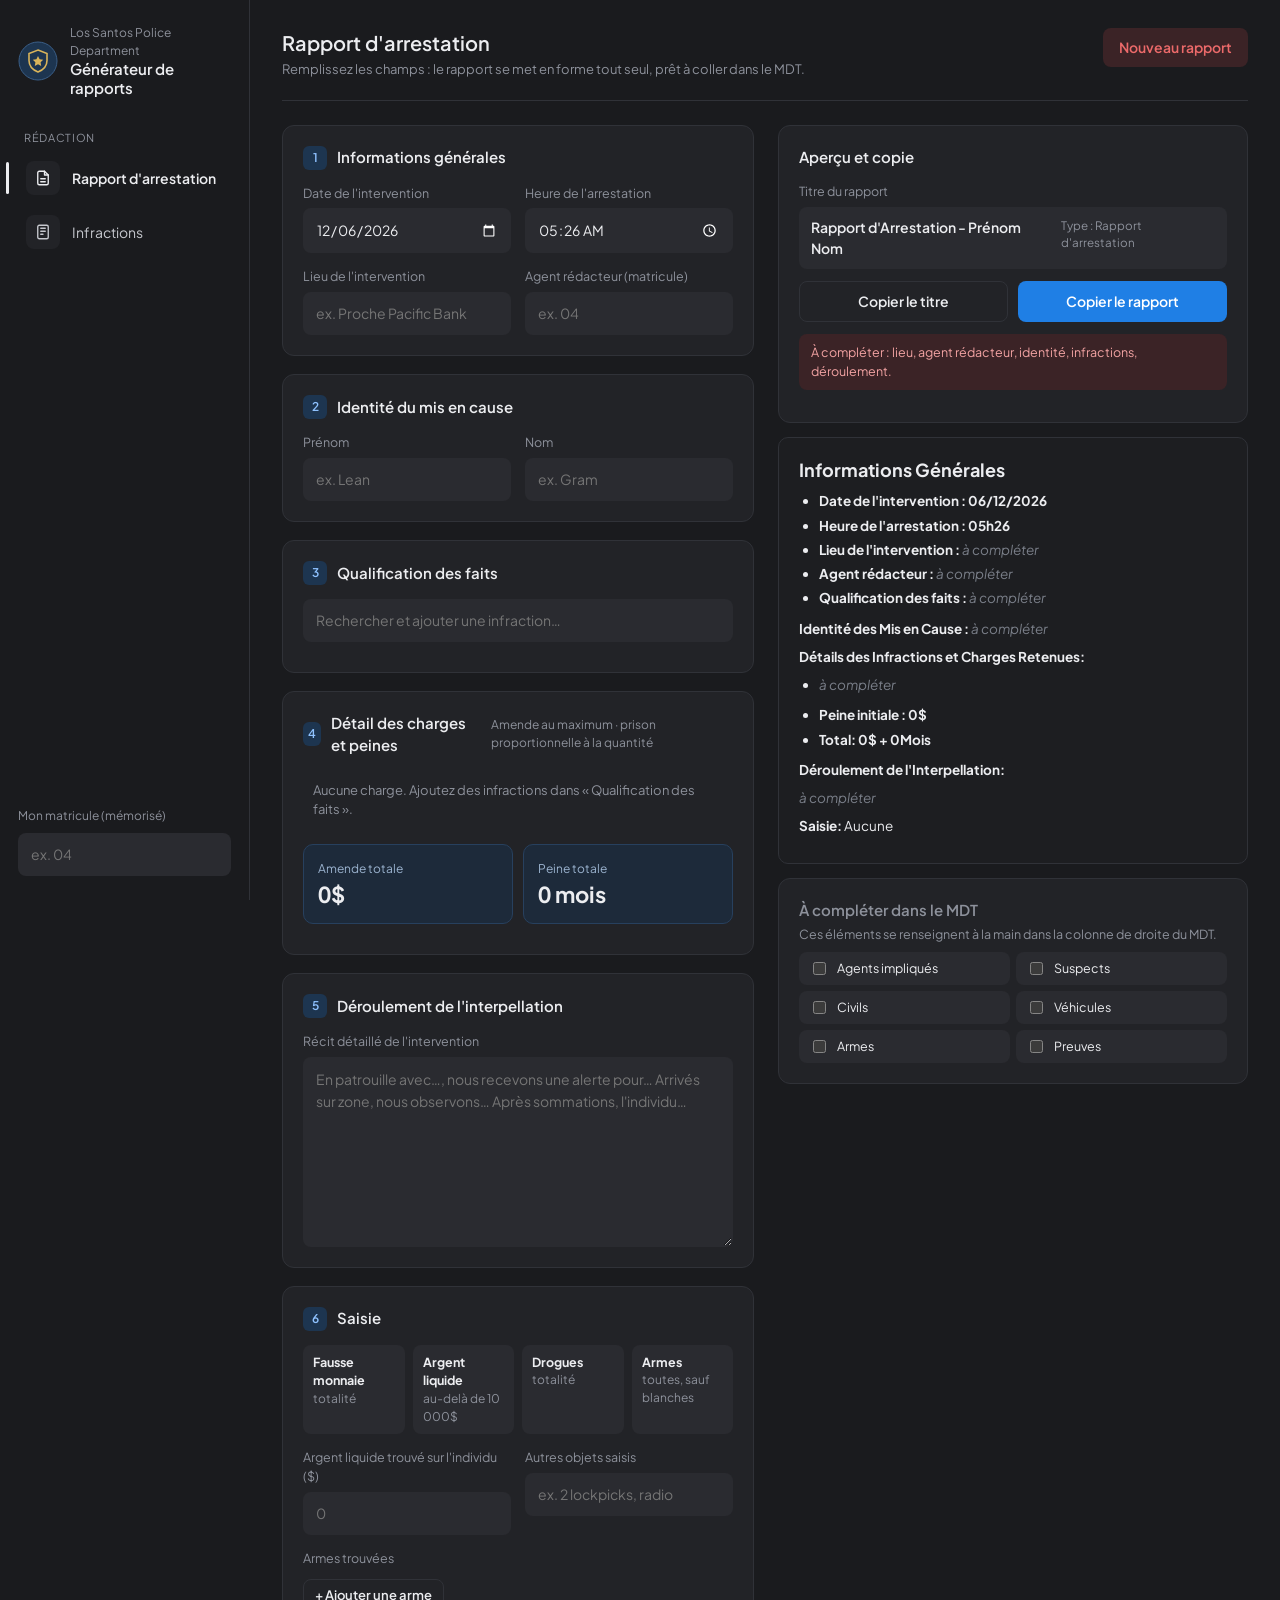
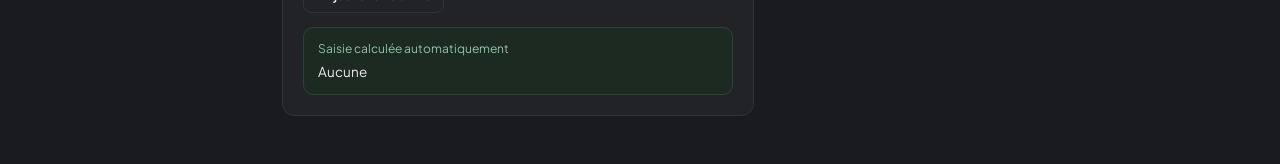
==== rapport.html @ bd1ed20e "Add files via upload" ====
<!DOCTYPE html>
<html lang="fr">
<head>
<meta charset="utf-8">
<meta name="viewport" content="width=device-width, initial-scale=1">
<title>Générateur de rapports LSPD</title>
<link rel="preconnect" href="https://fonts.googleapis.com">
<link rel="preconnect" href="https://fonts.gstatic.com" crossorigin>
<link href="https://fonts.googleapis.com/css2?family=Plus+Jakarta+Sans:wght@400;500;600;700&display=swap" rel="stylesheet">
<style>
/* Thème unique, calqué sur le terminal MDT : fond anthracite, cartes grises, accent bleu, badges jaunes.
   Mise en page : barre latérale de navigation + formulaire à gauche, aperçu collant à droite. */
:root {
  --bg: #121315;
  --app: #1a1b1e;
  --card: #222327;
  --field: #2a2b30;
  --line: #303238;
  --text: #ecedf0;
  --muted: #8d919b;
  --accent: #1f7fe5;
  --accent-soft: #1d3550;
  --badge-bg: #3a3119;
  --badge-fg: #f4c94a;
  --danger: #ec6a6a;
  --danger-bg: #3b2326;
  --ok: #4fcf8a;
  --font: "Plus Jakarta Sans", "Segoe UI", system-ui, sans-serif;
  color-scheme: dark;
}
* { box-sizing: border-box; }
html, body { height: 100%; margin: 0; }
body { background: var(--bg); color: var(--text); font: 14px/1.5 var(--font); }
button, input, select, textarea { font: inherit; color: inherit; }
button { cursor: pointer; }
:focus-visible { outline: 2px solid var(--accent); outline-offset: 2px; }
@media (prefers-reduced-motion: reduce) { * { transition: none !important; animation: none !important; } }

.shell { display: grid; grid-template-columns: 250px 1fr; min-height: 100%; max-width: 1600px; margin: 0 auto; background: var(--app); }
/* ---------- barre latérale ---------- */
.side { border-right: 1px solid var(--line); padding: 24px 18px; display: flex; flex-direction: column; gap: 26px; position: sticky; top: 0; height: 100vh; }
.brand { display: flex; gap: 12px; align-items: center; }
.brand svg { flex: none; }
.brand small { display: block; color: var(--muted); font-size: 12px; }
.brand b { display: block; font-weight: 600; font-size: 15px; line-height: 1.25; }
.nav { display: flex; flex-direction: column; gap: 6px; }
.nav-label { color: var(--muted); font-size: 11px; letter-spacing: .06em; text-transform: uppercase; margin: 6px 0 2px 6px; }
.nav button { display: flex; align-items: center; gap: 12px; background: none; border: 0; padding: 7px 8px; border-radius: 8px; text-align: left; color: #c6c8ce; position: relative; }
.nav button .ic { width: 34px; height: 34px; display: grid; place-items: center; background: var(--card); border-radius: 8px; }
.nav button:hover { background: #202125; }
.nav button[aria-current="page"] { color: var(--text); font-weight: 600; }
.nav button[aria-current="page"]::before { content: ""; position: absolute; left: -12px; top: 8px; bottom: 8px; width: 3px; border-radius: 3px; background: var(--text); }
.side-foot { margin-top: auto; display: flex; flex-direction: column; gap: 8px; }
.side-foot label { color: var(--muted); font-size: 12px; }

/* ---------- zone principale ---------- */
main { padding: 28px 32px 48px; min-width: 0; }
.head { display: flex; flex-wrap: wrap; gap: 16px; align-items: flex-start; justify-content: space-between; padding-bottom: 20px; border-bottom: 1px solid var(--line); margin-bottom: 24px; }
.head h1 { margin: 0; font-size: 20px; font-weight: 600; text-wrap: balance; }
.head p { margin: 2px 0 0; color: var(--muted); font-size: 13px; }
.head-actions { display: flex; gap: 10px; flex-wrap: wrap; }

.btn { border: 0; border-radius: 8px; padding: 9px 16px; font-weight: 600; display: inline-flex; align-items: center; gap: 8px; background: var(--field); }
.btn:hover { filter: brightness(1.12); }
.btn.primary { background: var(--accent); color: #fff; }
.btn.danger { background: var(--danger-bg); color: var(--danger); }
.btn.ghost { background: transparent; border: 1px solid var(--line); }
.btn.sm { padding: 6px 11px; font-size: 13px; }

.grid { display: grid; grid-template-columns: minmax(0, 1fr) minmax(0, 470px); gap: 24px; align-items: start; }
.col { display: flex; flex-direction: column; gap: 18px; min-width: 0; }
.card { background: var(--card); border: 1px solid var(--line); border-radius: 12px; padding: 20px; }
.card h2 { margin: 0 0 14px; font-size: 15px; font-weight: 600; display: flex; align-items: center; gap: 10px; }
.card h2 .num { width: 24px; height: 24px; border-radius: 6px; background: var(--accent-soft); color: #8fc2ff; font-size: 12px; display: grid; place-items: center; }
.card h2 .hint { margin-left: auto; color: var(--muted); font-weight: 400; font-size: 12px; }
.fields { display: grid; grid-template-columns: repeat(2, minmax(0, 1fr)); gap: 14px; }
.f { display: flex; flex-direction: column; gap: 6px; min-width: 0; }
.f.full { grid-column: 1 / -1; }
.f label { color: var(--muted); font-size: 12.5px; }
.in { background: var(--field); border: 1px solid transparent; border-radius: 8px; padding: 10px 12px; width: 100%; outline: none; }
.in:focus { border-color: var(--accent); }
textarea.in { min-height: 190px; resize: vertical; line-height: 1.6; }
input[type="date"].in, input[type="time"].in { color-scheme: dark; }

/* sélecteur d'infractions */
.picker { position: relative; }
.chips { display: flex; flex-wrap: wrap; gap: 6px; margin-top: 10px; }
.chip { display: inline-flex; align-items: center; gap: 6px; background: var(--field); border-radius: 999px; padding: 4px 6px 4px 11px; font-size: 13px; }
.chip button { border: 0; background: #3a3c43; width: 20px; height: 20px; border-radius: 50%; display: grid; place-items: center; padding: 0; color: var(--muted); }
.chip button:hover { background: var(--danger-bg); color: var(--danger); }
.dropdown { position: absolute; z-index: 20; left: 0; right: 0; top: calc(100% + 6px); background: #26272c; border: 1px solid var(--line); border-radius: 10px; max-height: 320px; overflow: auto; box-shadow: 0 16px 40px rgba(0,0,0,.45); padding: 6px; }
.dropdown[hidden] { display: none; }
.opt { display: grid; grid-template-columns: 1fr auto; gap: 2px 10px; padding: 8px 10px; border-radius: 7px; cursor: pointer; }
.opt.active, .opt:hover { background: #31333a; }
.opt .meta { grid-column: 1 / -1; color: var(--muted); font-size: 12px; font-variant-numeric: tabular-nums; }
.opt.taken { opacity: .45; }
.empty { color: var(--muted); padding: 10px; font-size: 13px; }

.badge { background: var(--badge-bg); color: var(--badge-fg); font-size: 10.5px; font-weight: 700; letter-spacing: .04em; border-radius: 999px; padding: 3px 9px; white-space: nowrap; align-self: start; }

/* lignes de charges */
.charges { display: flex; flex-direction: column; gap: 8px; }
.charge { display: grid; grid-template-columns: minmax(0, 1fr) 132px 150px 34px; gap: 12px; align-items: center; background: var(--field); border-radius: 10px; padding: 10px 10px 10px 14px; }
.charge .name { font-weight: 600; font-size: 13.5px; }
.charge .scale { color: var(--muted); font-size: 12px; font-variant-numeric: tabular-nums; }
.qty { display: flex; align-items: center; gap: 6px; }
.qty input { width: 80px; background: #1f2024; border: 1px solid var(--line); border-radius: 7px; padding: 6px 8px; font-variant-numeric: tabular-nums; }
.qty span { color: var(--muted); font-size: 12px; }
.pen { text-align: right; font-variant-numeric: tabular-nums; font-weight: 600; }
.pen small { display: block; color: var(--muted); font-weight: 400; font-size: 11.5px; }
.x { border: 0; width: 34px; height: 34px; border-radius: 8px; background: var(--danger-bg); color: var(--danger); display: grid; place-items: center; }
.totals { display: grid; grid-template-columns: repeat(2, 1fr); gap: 10px; margin-top: 14px; }
.tot { background: #1d2a3a; border: 1px solid #27405e; border-radius: 10px; padding: 12px 14px; }
.tot small { color: #9bb3cf; font-size: 12px; }
.tot b { display: block; font-size: 22px; font-variant-numeric: tabular-nums; }
.calc { margin-top: 10px; color: var(--muted); font-size: 12.5px; font-variant-numeric: tabular-nums; word-break: break-word; }

/* saisie */
.rule { display: grid; grid-template-columns: repeat(4, minmax(0,1fr)); gap: 8px; margin-bottom: 14px; }
.rule div { background: var(--field); border-radius: 8px; padding: 8px 10px; font-size: 12px; color: var(--muted); }
.rule b { display: block; color: var(--text); font-size: 12.5px; }
.weapons { display: flex; flex-direction: column; gap: 8px; }
.wrow { display: grid; grid-template-columns: 1fr auto 34px; gap: 8px; align-items: center; }
.check { display: inline-flex; gap: 6px; align-items: center; color: var(--muted); font-size: 12.5px; white-space: nowrap; }
.seized { margin-top: 14px; background: #1c2a22; border: 1px solid #2a4434; border-radius: 10px; padding: 12px 14px; font-size: 13.5px; }
.seized small { display: block; color: #8fc4a5; font-size: 12px; margin-bottom: 4px; }

/* aperçu */
.preview-wrap { position: sticky; top: 20px; display: flex; flex-direction: column; gap: 14px; }
.copybar { display: grid; grid-template-columns: 1fr 1fr; gap: 10px; }
.copybar .btn { justify-content: center; }
.titlebox { background: var(--field); border-radius: 8px; padding: 10px 12px; font-weight: 600; display: flex; justify-content: space-between; gap: 10px; }
.titlebox small { color: var(--muted); font-weight: 400; }
.missing { background: var(--danger-bg); color: #f3a3a3; border-radius: 8px; padding: 9px 12px; font-size: 12.5px; }
.missing[hidden] { display: none; }
.doc { background: #1d1e21; border: 1px solid var(--line); border-radius: 10px; padding: 18px 20px; max-height: 62vh; overflow: auto; font-size: 13.5px; }
.doc h3 { margin: 0 0 8px; font-size: 18px; font-weight: 700; }
.doc ul { margin: 0 0 10px; padding-left: 20px; }
.doc li { margin: 4px 0; }
.doc p { margin: 8px 0; }
.doc .ph { color: #7a7f89; font-style: italic; font-weight: 400; }
.mdt { font-size: 12.5px; color: var(--muted); }
.mdt ul { list-style: none; padding: 0; margin: 8px 0 0; display: grid; grid-template-columns: 1fr 1fr; gap: 6px; }
.mdt li label { display: flex; gap: 8px; align-items: center; background: var(--field); padding: 7px 10px; border-radius: 8px; color: var(--text); cursor: pointer; }

/* catalogue */
.toolbar { display: flex; gap: 10px; flex-wrap: wrap; }
.toolbar .in { width: 260px; }
.cards { display: grid; grid-template-columns: repeat(auto-fill, minmax(270px, 1fr)); gap: 16px; }
.icard { background: var(--card); border: 1px solid var(--line); border-radius: 12px; padding: 18px; display: flex; flex-direction: column; gap: 10px; }
.icard .top { display: flex; justify-content: space-between; gap: 10px; }
.icard .t { font-weight: 600; }
.icard .k { color: var(--muted); font-size: 12px; }
.icard .v { font-size: 16px; font-weight: 600; font-variant-numeric: tabular-nums; }
.icard .row { display: grid; grid-template-columns: 1fr 1fr; gap: 8px; margin-top: auto; }
.icard .row .btn { justify-content: center; }
.ref { font-size: 12px; color: #8fc2ff; background: var(--accent-soft); border-radius: 6px; padding: 4px 8px; align-self: start; }

/* fenêtre d'édition */
.modal { position: fixed; inset: 0; background: rgba(0,0,0,.6); display: grid; place-items: center; padding: 16px; z-index: 50; }
.modal[hidden] { display: none; }
.modal .card { width: min(560px, 100%); max-height: 90vh; overflow: auto; }
.modal .foot { display: flex; justify-content: flex-end; gap: 10px; margin-top: 18px; }
.help { color: var(--muted); font-size: 12px; margin: 4px 0 0; }

.toast { position: fixed; bottom: 22px; left: 50%; transform: translateX(-50%) translateY(20px); background: #23402f; color: #c9f3da; border: 1px solid #2f6346; padding: 10px 16px; border-radius: 10px; font-weight: 600; opacity: 0; transition: .2s; pointer-events: none; z-index: 60; }
.toast.show { opacity: 1; transform: translateX(-50%) translateY(0); }
.toast.err { background: var(--danger-bg); color: #f6b4b4; border-color: #6b3036; }
.banner { background: var(--accent-soft); color: #bcd9ff; border-radius: 10px; padding: 10px 14px; font-size: 13px; display: flex; gap: 12px; align-items: center; justify-content: space-between; flex-wrap: wrap; margin-bottom: 18px; }
.banner[hidden] { display: none; }
.view[hidden] { display: none; }

@media (max-width: 1180px) { .grid { grid-template-columns: 1fr; } .preview-wrap { position: static; } .doc { max-height: none; } }
@media (max-width: 820px) {
  .shell { grid-template-columns: 1fr; }
  .side { position: static; height: auto; flex-direction: row; flex-wrap: wrap; align-items: center; padding: 14px 16px; gap: 14px; border-right: 0; border-bottom: 1px solid var(--line); }
  .nav { flex-direction: row; }
  .nav-label, .side-foot { display: none; }
  .nav button::before { display: none; }
  main { padding: 20px 16px 40px; }
}
@media (max-width: 560px) {
  .fields, .totals, .copybar, .mdt ul { grid-template-columns: 1fr; }
  .rule { grid-template-columns: 1fr 1fr; }
  .charge { grid-template-columns: 1fr 34px; }
  .charge .qty, .charge .pen { grid-column: 1; text-align: left; }
  .toolbar .in { width: 100%; }
}

/* Intégré dans le terminal SASP (rapport.html?embed=1) : pas de barre latérale, onglets en haut. */
.embed body { background: var(--app); }
.embed .shell { grid-template-columns: 1fr; max-width: none; }
.embed .side { position: static; height: auto; flex-direction: row; align-items: center; padding: 10px 16px; gap: 14px; border-right: 0; border-bottom: 1px solid var(--line); }
.embed .brand, .embed .side-foot, .embed .nav-label { display: none; }
.embed .nav { flex-direction: row; }
.embed .nav button::before { display: none; }
.embed main { padding: 20px 20px 40px; }
</style>
</head>
<body>
<div class="shell">
  <aside class="side">
    <div class="brand">
      <svg width="40" height="40" viewBox="0 0 40 40" aria-hidden="true"><circle cx="20" cy="20" r="19" fill="#1d3550" stroke="#3b5f88"/><path d="M20 9l9 3.5v7c0 6-4 9.5-9 11.5-5-2-9-5.5-9-11.5v-7z" fill="none" stroke="#d9b45a" stroke-width="1.6"/><path d="M20 15l1.6 3.3 3.6.5-2.6 2.5.6 3.6L20 23.2l-3.2 1.7.6-3.6-2.6-2.5 3.6-.5z" fill="#d9b45a"/></svg>
      <div><small>Los Santos Police Department</small><b>Générateur de rapports</b></div>
    </div>
    <nav class="nav" aria-label="Navigation">
      <span class="nav-label">Rédaction</span>
      <button type="button" data-view="rapport" aria-current="page"><span class="ic"><svg width="18" height="18" viewBox="0 0 24 24" fill="none" stroke="currentColor" stroke-width="1.8" stroke-linecap="round" stroke-linejoin="round"><path d="M14 3H7a2 2 0 0 0-2 2v14a2 2 0 0 0 2 2h10a2 2 0 0 0 2-2V8z"/><path d="M14 3v5h5M9 13h6M9 17h6"/></svg></span>Rapport d'arrestation</button>
      <button type="button" data-view="infractions"><span class="ic"><svg width="18" height="18" viewBox="0 0 24 24" fill="none" stroke="currentColor" stroke-width="1.8" stroke-linecap="round" stroke-linejoin="round"><rect x="5" y="3" width="14" height="18" rx="2"/><path d="M9 7h6M9 11h6M9 15h3"/></svg></span>Infractions</button>
    </nav>
    <div class="side-foot">
      <label for="agentDefault">Mon matricule (mémorisé)</label>
      <input id="agentDefault" class="in" placeholder="ex. 04">
    </div>
  </aside>

  <main>
    <!-- ================= RAPPORT ================= -->
    <section class="view" id="view-rapport">
      <div class="head">
        <div>
          <h1>Rapport d'arrestation</h1>
          <p>Remplissez les champs : le rapport se met en forme tout seul, prêt à coller dans le MDT.</p>
        </div>
        <div class="head-actions">
          <button type="button" class="btn danger" id="resetBtn">Nouveau rapport</button>
        </div>
      </div>
      <div class="banner" id="exampleBanner" hidden>
        <span>Ceci est un exemple pré-rempli. Cliquez sur « Nouveau rapport » pour partir d'une fiche vierge.</span>
        <button type="button" class="btn sm primary" id="exampleClear">Commencer un rapport vierge</button>
      </div>

      <div class="grid">
        <div class="col">
          <div class="card">
            <h2><span class="num">1</span>Informations générales</h2>
            <div class="fields">
              <div class="f"><label for="date">Date de l'intervention</label><input id="date" class="in" type="date"></div>
              <div class="f"><label for="heure">Heure de l'arrestation</label><input id="heure" class="in" type="time"></div>
              <div class="f"><label for="lieu">Lieu de l'intervention</label><input id="lieu" class="in" placeholder="ex. Proche Pacific Bank"></div>
              <div class="f"><label for="agent">Agent rédacteur (matricule)</label><input id="agent" class="in" placeholder="ex. 04"></div>
            </div>
          </div>

          <div class="card">
            <h2><span class="num">2</span>Identité du mis en cause</h2>
            <div class="fields">
              <div class="f"><label for="prenom">Prénom</label><input id="prenom" class="in" placeholder="ex. Lean"></div>
              <div class="f"><label for="nom">Nom</label><input id="nom" class="in" placeholder="ex. Gram"></div>
            </div>
          </div>

          <div class="card">
            <h2><span class="num">3</span>Qualification des faits<span class="hint" id="countHint"></span></h2>
            <div class="picker">
              <input id="search" class="in" placeholder="Rechercher et ajouter une infraction…" autocomplete="off" role="combobox" aria-expanded="false" aria-controls="dropdown">
              <div class="dropdown" id="dropdown" role="listbox" hidden></div>
            </div>
            <div class="chips" id="chips"></div>
          </div>

          <div class="card">
            <h2><span class="num">4</span>Détail des charges et peines<span class="hint">Amende au maximum · prison proportionnelle à la quantité</span></h2>
            <div class="charges" id="charges"></div>
            <div class="totals">
              <div class="tot"><small>Amende totale</small><b id="totFine">0$</b></div>
              <div class="tot"><small>Peine totale</small><b id="totJail">0 mois</b></div>
            </div>
            <div class="calc" id="calc"></div>
          </div>

          <div class="card">
            <h2><span class="num">5</span>Déroulement de l'interpellation</h2>
            <div class="f full">
              <label for="deroulement">Récit détaillé de l'intervention</label>
              <textarea id="deroulement" class="in" placeholder="En patrouille avec…, nous recevons une alerte pour… Arrivés sur zone, nous observons… Après sommations, l'individu…"></textarea>
            </div>
          </div>

          <div class="card">
            <h2><span class="num">6</span>Saisie</h2>
            <div class="rule">
              <div><b>Fausse monnaie</b>totalité</div>
              <div><b>Argent liquide</b>au-delà de 10 000$</div>
              <div><b>Drogues</b>totalité</div>
              <div><b>Armes</b>toutes, sauf blanches</div>
            </div>
            <div class="fields">
              <div class="f"><label for="cash">Argent liquide trouvé sur l'individu ($)</label><input id="cash" class="in" type="number" min="0" step="1" placeholder="0"></div>
              <div class="f"><label for="autres">Autres objets saisis</label><input id="autres" class="in" placeholder="ex. 2 lockpicks, radio"></div>
              <div class="f full">
                <label>Armes trouvées</label>
                <div class="weapons" id="weapons"></div>
                <div><button type="button" class="btn sm ghost" id="addWeapon">+ Ajouter une arme</button></div>
              </div>
            </div>
            <div class="seized"><small>Saisie calculée automatiquement</small><span id="seizedText">Aucune</span></div>
          </div>
        </div>

        <div class="preview-wrap">
          <div class="card">
            <h2>Aperçu et copie</h2>
            <div class="f" style="margin-bottom:12px">
              <label>Titre du rapport</label>
              <div class="titlebox"><span id="titleOut"></span><small>Type : Rapport d'arrestation</small></div>
            </div>
            <div class="copybar">
              <button type="button" class="btn ghost" id="copyTitle">Copier le titre</button>
              <button type="button" class="btn primary" id="copyReport">Copier le rapport</button>
            </div>
            <p class="missing" id="missing" hidden></p>
          </div>
          <div class="doc" id="doc" aria-live="polite"></div>
          <div class="card mdt">
            <h2 style="margin-bottom:4px">À compléter dans le MDT</h2>
            Ces éléments se renseignent à la main dans la colonne de droite du MDT.
            <ul>
              <li><label><input type="checkbox"> Agents impliqués</label></li>
              <li><label><input type="checkbox"> Suspects</label></li>
              <li><label><input type="checkbox"> Civils</label></li>
              <li><label><input type="checkbox"> Véhicules</label></li>
              <li><label><input type="checkbox"> Armes</label></li>
              <li><label><input type="checkbox"> Preuves</label></li>
            </ul>
          </div>
        </div>
      </div>
    </section>

    <!-- ================= INFRACTIONS ================= -->
    <section class="view" id="view-infractions" hidden>
      <div class="head">
        <div>
          <h1>Base de données des infractions</h1>
          <p>Fourchettes d'amende et de peine utilisées pour le calcul. La quantité de référence fixe le seuil à partir duquel la peine maximale s'applique.</p>
        </div>
        <div class="head-actions toolbar">
          <input id="isearch" class="in" placeholder="Rechercher des infractions…">
          <select id="icat" class="in" style="width:auto">
            <option value="">Toutes les catégories</option>
            <option>INFRACTION</option><option>DÉLIT</option><option>CRIME</option><option>FELONY</option>
          </select>
          <button type="button" class="btn primary" id="newInf">+ Créer une infraction</button>
          <button type="button" class="btn ghost" id="restoreCat">Restaurer la liste d'origine</button>
        </div>
      </div>
      <div class="cards" id="cards"></div>
    </section>
  </main>
</div>

<!-- fenêtre d'édition d'une infraction -->
<div class="modal" id="modal" hidden role="dialog" aria-modal="true" aria-labelledby="mTitle">
  <form class="card" id="mForm">
    <h2 id="mTitle">Modifier l'infraction</h2>
    <div class="fields">
      <div class="f full"><label for="mName">Nom</label><input id="mName" class="in" required></div>
      <div class="f"><label for="mCat">Catégorie</label><select id="mCat" class="in"><option>INFRACTION</option><option>DÉLIT</option><option>CRIME</option><option>FELONY</option></select></div>
      <div class="f"><label for="mFine">Amende maximale ($)</label><input id="mFine" class="in" type="number" min="0" required></div>
      <div class="f"><label for="mPmin">Peine minimale (mois)</label><input id="mPmin" class="in" type="number" min="0" required></div>
      <div class="f"><label for="mPmax">Peine maximale (mois)</label><input id="mPmax" class="in" type="number" min="0" required></div>
      <div class="f"><label for="mUnit">Unité de quantité</label><input id="mUnit" class="in" placeholder="vide = pas de quantité"><p class="help">ex. pochon, plant, arme, $</p></div>
      <div class="f"><label for="mRef">Quantité de référence</label><input id="mRef" class="in" type="number" min="1" required><p class="help">Quantité qui donne la peine maximale. 1 = peine maximale dès la première unité.</p></div>
    </div>
    <div class="foot">
      <button type="button" class="btn danger" id="mDelete">Supprimer</button>
      <button type="button" class="btn ghost" id="mCancel">Annuler</button>
      <button type="submit" class="btn primary">Enregistrer</button>
    </div>
  </form>
</div>

<div class="toast" id="toast" role="status"></div>

<script>
if (new URLSearchParams(location.search).has('embed')) document.documentElement.classList.add('embed');
/* =====================================================================
   Base des infractions : [nom, catégorie, amende max, peine min, peine max, unité, quantité de référence]
   Recopiée du MDT. L'unité et la quantité de référence sont des valeurs de départ, modifiables.
   ===================================================================== */
const P = "pochon", PL = "plant", A = "arme";
const RAW = [
  ["Violation de domicile","DÉLIT",450,0,10],
  ["Intrusion criminelle","CRIME",1500,0,15],
  ["Incendie criminel","CRIME",1500,0,15],
  ["Vandalisme","INFRACTION",300,0,0],
  ["Vandalisme de biens gouvernementaux","CRIME",1500,0,20],
  ["Chasse en zone restreinte","INFRACTION",450,0,0],
  ["Chasse sans permis","INFRACTION",450,0,0],
  ["Cruauté envers les animaux","DÉLIT",450,0,10],
  ["Chasse avec une arme non autorisée","DÉLIT",750,0,10],
  ["Chasse en dehors des heures autorisées","INFRACTION",750,0,0],
  ["Dépassement des quotas de chasse","DÉLIT",1000,0,10],
  ["Braconnage","CRIME",1250,0,20],
  ["Agression simple","DÉLIT",500,0,7],
  ["Agression","DÉLIT",850,0,15],
  ["Agression aggravée","CRIME",1250,0,20],
  ["Agression avec arme mortelle","CRIME",3750,0,30],
  ["Homicide involontaire","CRIME",7500,0,60],
  ["Homicide involontaire au volant","CRIME",7500,0,75],
  ["Tentative de meurtre d'un civil","CRIME",7500,0,50],
  ["Meurtre","CRIME",10000,0,100],
  ["Complicité","CRIME",5000,0,50],
  ["Meurtre d'un fonctionnaire ou agent de la paix","CRIME",10000,1,150],
  ["Tentative de meurtre d'un fonctionnaire ou agent de la paix","CRIME",10000,0,65],
  ["Tentative d'enlèvement","CRIME",450,0,10],
  ["Prise d'otage","CRIME",1200,0,20],
  ["Complicité de prise d'otage","CRIME",600,0,10],
  ["Agression d'un fonctionnaire ou agent de la paix","CRIME",4000,0,25],
  ["Menaces criminelles","DÉLIT",500,0,5],
  ["Mise en danger d'autrui","DÉLIT",1000,0,10],
  ["Fusillade","CRIME",2500,0,30],
  ["Cannibalisme","CRIME",500,1,30],
  ["Torture","CRIME",4500,0,40],
  ["Blanchiment d'argent","DÉLIT",10000,0,25,"$",50000],
  ["Fraude","DÉLIT",450,0,10],
  ["Extorsion","DÉLIT",900,0,20],
  ["Possession de papiers d'identité gouvernementaux volés","DÉLIT",10000,0,20],
  ["Possession de papiers d'identité volés","DÉLIT",750,0,10],
  ["Usurpation de la fonction de juge","DÉLIT",10000,0,35],
  ["Usurpation de la fonction d'agent de la paix ou de fonctionnaire","DÉLIT",2750,0,25],
  ["Usurpation d'identité","DÉLIT",1250,0,15],
  ["Corruption d'un fonctionnaire","CRIME",3500,0,20],
  ["Loi anti-masque","INFRACTION",750,0,0],
  ["Possession de contrebande dans un établissement gouvernemental","CRIME",1000,0,25],
  ["Recel de biens volés","DÉLIT",500,0,10],
  ["Évasion","CRIME",450,0,10],
  ["Évasion de prison","CRIME",2500,0,30],
  ["Complicité d'évasion de prison","CRIME",2000,0,25],
  ["Tentative d'évasion de prison","CRIME",1500,0,20],
  ["Violation d'une ordonnance d'éloignement","CRIME",2250,0,20],
  ["Détournement de fonds","CRIME",10000,0,45],
  ["Utilisation abusive des numéros d'urgence","INFRACTION",600,0,0],
  ["Conspiration","DÉLIT",450,0,10],
  ["Conduite en état d'ivresse","DÉLIT",300,0,5],
  ["Délit de fuite","DÉLIT",400,0,5],
  ["Refus de priorité à un véhicule d'urgence","INFRACTION",600,0,0],
  ["Non-respect de la signalisation","INFRACTION",150,0,0],
  ["Véhicule non conforme","INFRACTION",75,0,0],
  ["Conduite imprudente","INFRACTION",300,0,0],
  ["Conduite dangereuse","DÉLIT",750,0,10],
  ["Excès de vitesse","INFRACTION",225,0,0],
  ["Conduite sans permis","INFRACTION",500,0,0],
  ["Demi-tour illégal","INFRACTION",75,0,0],
  ["Franchissement de ligne","INFRACTION",300,0,0],
  ["Stationnement interdit","INFRACTION",300,0,0],
  ["Course de rue illégale","CRIME",1500,0,15],
  ["Pilotage sans licence valide","CRIME",1500,0,20],
  ["Possession criminelle d'arme de Classe A","CRIME",500,0,10,A,3],
  ["Possession criminelle d'arme de Classe B","CRIME",1000,0,15,A,3],
  ["Possession criminelle d'arme de Classe C","CRIME",3500,0,30,A,3],
  ["Possession criminelle d'arme de Classe D","CRIME",1500,0,25,A,3],
  ["Vente criminelle d'arme de Classe A","CRIME",1000,0,15,A,3],
  ["Vente criminelle d'arme de Classe B","CRIME",2000,0,20,A,3],
  ["Vente criminelle d'arme de Classe C","CRIME",7000,0,35,A,3],
  ["Vente criminelle d'arme de Classe D","CRIME",3000,0,30,A,3],
  ["Utilisation criminelle d'une arme","DÉLIT",450,0,10],
  ["Possession de modifications d'armes illégales","DÉLIT",300,0,10,"modification",3],
  ["Trafic d'armes","CRIME",0,0,0],
  ["Exhibition d'une arme","DÉLIT",500,0,15],
  ["Insurrection","CRIME",0,0,0],
  ["Survol d'une zone restreinte","CRIME",1500,0,20],
  ["Utilisation criminelle d'explosifs","CRIME",2500,0,30],
  ["Outrage à agent de police","INFRACTION",300,0,0],
  ["Refus d'obtempérer","INFRACTION",750,0,0],
  ["Trouble à l'ordre public","INFRACTION",250,0,0],
  ["Tapage","INFRACTION",350,0,0],
  ["Fausses déclarations","DÉLIT",750,0,10],
  ["Harcèlement","DÉLIT",500,0,10],
  ["Entrave à la justice","DÉLIT",500,0,10],
  ["Entrave à la justice (crime)","CRIME",900,0,15],
  ["Vagabondage sur une propriété gouvernementale","INFRACTION",500,0,0],
  ["Falsification","DÉLIT",500,0,10],
  ["Falsification de preuves","CRIME",1000,0,20],
  ["Justice expéditive (milice)","CRIME",1500,0,30],
  ["Attroupement illégal","DÉLIT",750,0,10],
  ["Corruption gouvernementale","CRIME",0,0,0],
  ["Harcèlement criminel (traque)","CRIME",1500,0,40],
  ["Recel de malfaiteur","DÉLIT",1000,0,10],
  ["Braquage de la Fleeca Bank","FELONY",10000,10,30],
  ["Possession de marijuana","DÉLIT",250,0,5,P,10],
  ["Fabrication de marijuana","CRIME",1000,0,15,P,50],
  ["Culture de marijuana A","DÉLIT",750,0,10,PL,10],
  ["Culture de marijuana B","CRIME",1500,0,30,PL,10],
  ["Possession de marijuana avec intention de revendre","CRIME",3000,0,30,P,30],
  ["Possession de cocaïne","DÉLIT",500,0,7,P,10],
  ["Fabrication de cocaïne","CRIME",1500,0,25,P,50],
  ["Possession de cocaïne avec intention de revendre","CRIME",4500,0,35,P,30],
  ["Possession de meth","DÉLIT",500,0,7,P,10],
  ["Fabrication de meth","CRIME",1500,0,25,P,50],
  ["Possession de meth avec intention de revendre","CRIME",4500,0,35,P,30],
  ["Possession d'Oxy / Vicodin","DÉLIT",500,0,7,P,10],
  ["Fabrication d'Oxy / Vicodin","CRIME",1500,0,25,P,50],
  ["Possession d'Oxy / Vicodin avec intention de revendre","CRIME",4500,0,35,P,30],
  ["Possession d'ecstasy","DÉLIT",500,0,7,P,10],
  ["Fabrication d'ecstasy","CRIME",1500,0,25,P,50],
  ["Possession d'ecstasy avec intention de revendre","CRIME",4500,0,35,P,30],
  ["Possession d'opium","DÉLIT",500,0,7,P,10],
  ["Fabrication d'opium","CRIME",1500,0,25,P,50],
  ["Possession d'opium avec intention de revendre","CRIME",4500,0,35,P,30],
  ["Trafic de stupéfiants","CRIME",0,0,0],
  ["Braquage de supérette","INFRACTION",500,0,7],
  ["Petit vol","INFRACTION",250,0,0],
  ["Vol de véhicule","CRIME",900,0,15],
  ["Carjacking","CRIME",2000,0,30],
  ["Cambriolage","DÉLIT",500,0,10],
  ["Vol avec violence","CRIME",2000,0,25],
  ["Complicité de vol avec violence","CRIME",1000,0,12],
  ["Tentative de vol avec violence","CRIME",1000,0,20],
  ["Vol à main armée","CRIME",3000,0,30],
  ["Complicité de vol à main armée","CRIME",1500,0,15],
  ["Tentative de vol à main armée","CRIME",1500,0,25],
  ["Vol de grande envergure","CRIME",7500,0,45],
  ["Filouterie (partir sans payer)","INFRACTION",500,0,0],
  ["Possession de fausse monnaie","DÉLIT",750,0,10,"$",10000],
  ["Possession de matériel gouvernemental","DÉLIT",1000,0,15],
  ["Possession d'outils servant à commettre un crime","DÉLIT",500,0,10],
  ["Vente d'outils servant à commettre un crime","CRIME",1000,0,15],
  ["Vol et braquage","INFRACTION",7000,0,20],
];
const slug = s => s.normalize("NFD").replace(/[̀-ͯ]/g, "").toLowerCase().replace(/[^a-z0-9]+/g, "-").replace(/^-|-$/g, "");
const fromRaw = r => ({ id: slug(r[0]), name: r[0], cat: r[1], fine: r[2], pmin: r[3], pmax: r[4], unit: r[5] || "", ref: r[6] || 1 });
const DEFAULT_CATALOG = RAW.map(fromRaw);

/* ---------- stockage local (brouillon, catalogue modifié, matricule) ---------- */
const store = {
  get(k, d) { try { const v = localStorage.getItem(k); return v ? JSON.parse(v) : d; } catch (e) { return d; } },
  set(k, v) { try { localStorage.setItem(k, JSON.stringify(v)); } catch (e) {} },
  del(k) { try { localStorage.removeItem(k); } catch (e) {} },
};
let catalog = store.get("lspd-catalog-v1", null) || DEFAULT_CATALOG.map(o => ({ ...o }));
const byId = id => catalog.find(c => c.id === id);
const saveCatalog = () => store.set("lspd-catalog-v1", catalog);

/* ---------- état du rapport ---------- */
const pad = n => String(n).padStart(2, "0");
function blankState() {
  const d = new Date();
  return {
    date: `${d.getFullYear()}-${pad(d.getMonth() + 1)}-${pad(d.getDate())}`,
    heure: `${pad(d.getHours())}:${pad(d.getMinutes())}`,
    lieu: "", agent: store.get("lspd-agent", ""), prenom: "", nom: "",
    charges: [], deroulement: "", cash: "", autres: "", weapons: [], example: false,
  };
}
const EXAMPLE = {
  date: "2026-10-31", heure: "00:56", lieu: "Proche Pacific Bank", agent: "04", prenom: "Lean", nom: "Gram",
  charges: [
    { id: "possession-de-fausse-monnaie", qty: 15522 },
    { id: "delit-de-fuite", qty: 1 },
    { id: "refus-d-obtemperer", qty: 1 },
    { id: "possession-de-meth-avec-intention-de-revendre", qty: 8 },
  ],
  deroulement: "En patrouille avec 60, nous recevons une alerte pour vente de drogue au niveau de la Pacific Bank. Nous arrivons discrètement sur zone et observons une individue tendre à plusieurs reprises quelque chose à des individus. Au même moment, une alerte de vente de drogue survient à cet endroit précis : nous partons l'interpeller. Elle sort alors un skateboard et prend la fuite.\nUn autre véhicule tente de venir l'aider, sans succès. Après plusieurs minutes, elle poursuit à pied ; nous la suivons. Après de nombreuses sommations, l'individu en voiture tente de récupérer Mme Gram : nous faisons alors usage du taser sur Mme Gram.",
  cash: "12000", autres: "", weapons: [{ name: "Couteau", blanche: true }], example: true,
};
let state = store.get("lspd-draft-v1", null);
if (!state || state.example) state = blankState();
state.charges = state.charges.filter(c => byId(c.id));
const save = () => store.set("lspd-draft-v1", state);

/* ---------- calculs ---------- */
function penalty(line) {
  const inf = byId(line.id);
  const q = Math.max(1, Math.floor(Number(line.qty) || 1));
  const ref = Math.max(1, Number(inf.ref) || 1);
  const ratio = Math.min(q, ref) / ref;
  const jail = inf.pmax > 0 ? Math.min(inf.pmax, Math.max(inf.pmin, Math.ceil(inf.pmax * ratio))) : 0;
  return { inf, q, fine: inf.fine, jail };
}
const plural = (unit, q) => (q > 1 && unit && unit !== "$" && !/s$/.test(unit)) ? unit + "s" : unit;
const qtyLabel = (inf, q) => inf.unit === "$" ? `${q}$` : (inf.unit ? `${q} ${plural(inf.unit, q)}` : `${q}`);
const lineParts = p => [p.fine > 0 ? `${p.fine}$` : null, p.jail > 0 ? `${p.jail}Mois` : null].filter(Boolean);

const DRUGS = [[/marijuana/, "marijuana"], [/cocaine/, "cocaïne"], [/meth/, "meth"], [/oxy/, "Oxy / Vicodin"], [/ecstasy/, "ecstasy"], [/opium/, "opium"]];
function seizures() {
  const items = [];
  const drugs = {};
  for (const line of state.charges) {
    const p = penalty(line);
    if (p.inf.id.includes("fausse-monnaie")) items.push(`${p.q}$ d'argent sale (fausse monnaie)`);
    const d = DRUGS.find(([re]) => re.test(p.inf.id));
    if (d && p.inf.unit) {
      const key = d[1] + "|" + p.inf.unit;
      drugs[key] = Math.max(drugs[key] || 0, p.q);   // même stock déclaré dans plusieurs charges : compté une fois
    }
  }
  for (const [key, q] of Object.entries(drugs)) {
    const [drug, unit] = key.split("|");
    items.push(`${q} ${plural(unit, q)} de ${drug}`);
  }
  const cash = Math.floor(Number(state.cash) || 0);
  if (cash > 10000) items.push(`${cash - 10000}$ d'argent liquide (somme au-delà de 10 000$ sur ${cash}$)`);
  const guns = state.weapons.filter(w => w.name.trim() && !w.blanche).map(w => w.name.trim());
  if (guns.length) items.push(guns.join(", "));
  if (state.autres.trim()) items.push(state.autres.trim());
  return items;
}

function fmtDate(iso) { if (!iso) return ""; const [y, m, d] = iso.split("-"); return `${d}/${m}/${y}`; }
function fmtTime(t) { if (!t) return ""; const [h, m] = t.split(":"); return `${h}h${m}`; }
const esc = s => String(s).replace(/[&<>"]/g, c => ({ "&": "&amp;", "<": "&lt;", ">": "&gt;", '"': "&quot;" }[c]));
const fullName = () => [state.prenom.trim(), state.nom.trim()].filter(Boolean).join(" ");
const reportTitle = () => `Rapport d'Arrestation - ${fullName() || "Prénom Nom"}`;

function buildReport() {
  const ps = state.charges.map(penalty);
  const fine = ps.reduce((a, p) => a + p.fine, 0);
  const jail = ps.reduce((a, p) => a + p.jail, 0);
  const parts = ps.flatMap(lineParts);
  const seized = seizures();
  const qual = ps.map(p => p.inf.name.toLowerCase()).join(", ");
  const details = ps.map(p => p.inf.name + ((p.q > 1 || p.inf.unit) ? ` x${p.q}` : ""));
  return {
    fine, jail,
    general: [
      ["Date de l'intervention", fmtDate(state.date)],
      ["Heure de l'arrestation", fmtTime(state.heure)],
      ["Lieu de l'intervention", state.lieu.trim()],
      ["Agent rédacteur", state.agent.trim()],
      ["Qualification des faits", qual],
    ],
    name: fullName(),
    details,
    initial: parts.join(" + ") || "0$",
    total: `${fine}$ + ${jail}Mois`,
    deroulement: state.deroulement.trim(),
    saisie: seized.length ? seized.join(", ") : "Aucune",
  };
}
function toHTML(r, preview) {
  const v = x => x ? esc(x) : (preview ? '<span class="ph">à compléter</span>' : "");
  return `<h3>Informations Générales</h3>
<ul>${r.general.map(([k, x]) => `<li><strong>${k} : ${v(x)}</strong></li>`).join("")}</ul>
<p><strong>Identité des Mis en Cause : ${v(r.name)}</strong></p>
<p><strong>Détails des Infractions et Charges Retenues:</strong></p>
<ul>${r.details.length ? r.details.map(d => `<li>${esc(d)}</li>`).join("") : `<li>${v("")}</li>`}</ul>
<ul><li><strong>Peine initiale : ${esc(r.initial)}</strong></li><li><strong>Total: ${esc(r.total)}</strong></li></ul>
<p><strong>Déroulement de l'Interpellation:</strong></p>
<p>${r.deroulement ? esc(r.deroulement).replace(/\n/g, "<br>") : v("")}</p>
<p><strong>Saisie:</strong> ${esc(r.saisie)}</p>`;
}
function toText(r) {
  return [
    "Informations Générales", "",
    ...r.general.map(([k, x]) => `* ${k} : ${x}`), "",
    `Identité des Mis en Cause : ${r.name}`,
    "Détails des Infractions et Charges Retenues:", "",
    ...r.details.map(d => `* ${d}`), "",
    `* Peine initiale : ${r.initial}`,
    `* Total: ${r.total}`, "",
    "Déroulement de l'Interpellation:", r.deroulement, "",
    `Saisie: ${r.saisie}`,
  ].join("\n");
}

/* ---------- rendu ---------- */
const $ = id => document.getElementById(id);
const FIELDS = ["date", "heure", "lieu", "agent", "prenom", "nom", "deroulement", "cash", "autres"];

function renderChips() {
  $("chips").innerHTML = state.charges.map(c => `<span class="chip">${esc(byId(c.id).name)}<button type="button" aria-label="Retirer ${esc(byId(c.id).name)}" data-remove="${c.id}">×</button></span>`).join("");
  $("countHint").textContent = state.charges.length ? `${state.charges.length} sélectionnée(s)` : "";
}
function renderCharges() {
  const box = $("charges");
  if (!state.charges.length) { box.innerHTML = `<div class="empty">Aucune charge. Ajoutez des infractions dans « Qualification des faits ».</div>`; return; }
  box.innerHTML = state.charges.map(c => {
    const p = penalty(c), i = p.inf;
    return `<div class="charge">
      <div><div class="name">${esc(i.name)}</div><div class="scale">$0 – $${i.fine} · ${i.pmin} – ${i.pmax} mois${i.ref > 1 ? ` · max dès ${qtyLabel(i, i.ref)}` : ""}</div></div>
      <div class="qty"><input type="number" min="1" step="1" value="${p.q}" data-qty="${i.id}" aria-label="Quantité pour ${esc(i.name)}"><span>${esc(i.unit ? plural(i.unit, 2) : "fois")}</span></div>
      <div class="pen" data-pen="${i.id}"></div>
      <button type="button" class="x" data-remove="${i.id}" aria-label="Retirer ${esc(i.name)}">×</button>
    </div>`;
  }).join("");
}
function renderWeapons() {
  $("weapons").innerHTML = state.weapons.map((w, i) => `<div class="wrow">
    <input class="in" value="${esc(w.name)}" placeholder="ex. Pistolet de combat" data-wname="${i}" aria-label="Nom de l'arme ${i + 1}">
    <label class="check"><input type="checkbox" data-wblanche="${i}" ${w.blanche ? "checked" : ""}> Arme blanche</label>
    <button type="button" class="x" data-wdel="${i}" aria-label="Retirer l'arme">×</button></div>`).join("");
}
function renderOutputs() {
  for (const c of state.charges) {
    const el = document.querySelector(`[data-pen="${c.id}"]`);
    if (el) { const p = penalty(c); el.innerHTML = `${p.fine}$${p.jail ? ` + ${p.jail} mois` : ""}<small>${p.jail ? "prison calculée" : "pas de prison"}</small>`; }
  }
  const r = buildReport();
  $("totFine").textContent = `${r.fine}$`;
  $("totJail").textContent = `${r.jail} mois`;
  $("calc").textContent = state.charges.length ? `Peine initiale : ${r.initial}` : "";
  $("seizedText").textContent = r.saisie;
  $("titleOut").textContent = reportTitle();
  $("doc").innerHTML = toHTML(r, true);
  const miss = [];
  if (!state.date) miss.push("date"); if (!state.heure) miss.push("heure"); if (!state.lieu.trim()) miss.push("lieu");
  if (!state.agent.trim()) miss.push("agent rédacteur"); if (!fullName()) miss.push("identité");
  if (!state.charges.length) miss.push("infractions"); if (!state.deroulement.trim()) miss.push("déroulement");
  $("missing").hidden = !miss.length;
  $("missing").textContent = miss.length ? `À compléter : ${miss.join(", ")}.` : "";
  $("exampleBanner").hidden = !state.example;
}
function renderAll() {
  for (const f of FIELDS) $(f).value = state[f] ?? "";
  renderChips(); renderCharges(); renderWeapons(); renderOutputs();
}
function changed(structural) {
  if (structural) { renderChips(); renderCharges(); }
  renderOutputs(); save();
}

/* ---------- saisie du formulaire ---------- */
for (const f of FIELDS) $(f).addEventListener("input", e => { state[f] = e.target.value; if (f === "agent") store.set("lspd-agent", e.target.value); changed(false); });
document.addEventListener("click", e => {
  const rm = e.target.closest("[data-remove]");
  if (rm) { state.charges = state.charges.filter(c => c.id !== rm.dataset.remove); changed(true); }
  const wd = e.target.closest("[data-wdel]");
  if (wd) { state.weapons.splice(+wd.dataset.wdel, 1); renderWeapons(); changed(false); }
});
$("charges").addEventListener("input", e => {
  const id = e.target.dataset.qty; if (!id) return;
  const c = state.charges.find(x => x.id === id); c.qty = Math.max(1, Math.floor(Number(e.target.value) || 1));
  changed(false);
});
$("weapons").addEventListener("input", e => {
  if (e.target.dataset.wname !== undefined) state.weapons[+e.target.dataset.wname].name = e.target.value;
  if (e.target.dataset.wblanche !== undefined) state.weapons[+e.target.dataset.wblanche].blanche = e.target.checked;
  changed(false);
});
$("addWeapon").addEventListener("click", () => { state.weapons.push({ name: "", blanche: false }); renderWeapons(); changed(false); document.querySelector(`[data-wname="${state.weapons.length - 1}"]`).focus(); });

/* ---------- sélecteur d'infractions ---------- */
const search = $("search"), dd = $("dropdown");
let matches = [], active = 0;
const norm = s => s.normalize("NFD").replace(/[̀-ͯ]/g, "").toLowerCase();
function openDropdown() {
  const q = norm(search.value.trim());
  const words = q.split(/\s+/).filter(Boolean);
  matches = catalog.filter(c => words.every(w => norm(c.name + " " + c.cat).includes(w)));
  active = Math.min(active, Math.max(0, matches.length - 1));
  dd.innerHTML = matches.length ? matches.map((c, i) => {
    const taken = state.charges.some(x => x.id === c.id);
    return `<div class="opt${i === active ? " active" : ""}${taken ? " taken" : ""}" role="option" data-pick="${c.id}" aria-selected="${i === active}">
      <span>${esc(c.name)}</span><span class="badge">${c.cat}</span>
      <span class="meta">Amende $0 – $${c.fine} · Peine ${c.pmin} – ${c.pmax} mois${taken ? " · déjà ajoutée" : ""}</span></div>`;
  }).join("") : `<div class="empty">Aucune infraction ne correspond. Vous pouvez la créer dans l'onglet Infractions.</div>`;
  dd.hidden = false; search.setAttribute("aria-expanded", "true");
  const a = dd.querySelector(".opt.active"); if (a) a.scrollIntoView({ block: "nearest" });
}
function closeDropdown() { dd.hidden = true; search.setAttribute("aria-expanded", "false"); }
function addCharge(id) {
  if (!state.charges.some(c => c.id === id)) state.charges.push({ id, qty: 1 });
  state.example = false; search.value = ""; active = 0; changed(true); openDropdown();
}
search.addEventListener("focus", openDropdown);
search.addEventListener("input", () => { active = 0; openDropdown(); });
search.addEventListener("keydown", e => {
  if (e.key === "ArrowDown") { active = Math.min(active + 1, matches.length - 1); openDropdown(); e.preventDefault(); }
  else if (e.key === "ArrowUp") { active = Math.max(active - 1, 0); openDropdown(); e.preventDefault(); }
  else if (e.key === "Enter") { if (matches[active]) addCharge(matches[active].id); e.preventDefault(); }
  else if (e.key === "Escape") { closeDropdown(); }
});
dd.addEventListener("mousedown", e => { const o = e.target.closest("[data-pick]"); if (o) { e.preventDefault(); addCharge(o.dataset.pick); } });
document.addEventListener("mousedown", e => { if (!e.target.closest(".picker")) closeDropdown(); });

/* ---------- copie ---------- */
let toastTimer;
function toast(msg, err) { const t = $("toast"); t.textContent = msg; t.classList.toggle("err", !!err); t.classList.add("show"); clearTimeout(toastTimer); toastTimer = setTimeout(() => t.classList.remove("show"), 2200); }
function legacyCopy(html, text) {
  const el = document.createElement("div");
  el.contentEditable = "true"; el.style.cssText = "position:fixed;left:-9999px;top:0";
  el.innerHTML = html ?? esc(text).replace(/\n/g, "<br>");
  document.body.appendChild(el);
  const range = document.createRange(); range.selectNodeContents(el);
  const sel = getSelection(); sel.removeAllRanges(); sel.addRange(range);
  let ok = false; try { ok = document.execCommand("copy"); } catch (e) {}
  sel.removeAllRanges(); el.remove(); return ok;
}
async function copy(text, html) {
  try {
    if (html && window.ClipboardItem && navigator.clipboard?.write) {
      await navigator.clipboard.write([new ClipboardItem({ "text/html": new Blob([html], { type: "text/html" }), "text/plain": new Blob([text], { type: "text/plain" }) })]);
      return true;
    }
    await navigator.clipboard.writeText(text); return true;
  } catch (e) { return legacyCopy(html, text); }
}
$("copyTitle").addEventListener("click", async () => { const ok = await copy(reportTitle()); toast(ok ? "Titre copié" : "Copie impossible : sélectionnez le titre à la main", !ok); });
$("copyReport").addEventListener("click", async () => {
  const r = buildReport();
  const ok = await copy(toText(r), toHTML(r, false));
  toast(ok ? "Rapport copié : collez-le dans la description du MDT" : "Copie refusée par le navigateur : sélectionnez l'aperçu et copiez-le", !ok);
});

/* ---------- nouveau rapport ---------- */
let resetArmed = false, resetTimer;
$("resetBtn").addEventListener("click", () => {
  if (!resetArmed && !state.example) { resetArmed = true; $("resetBtn").textContent = "Confirmer l'effacement ?"; resetTimer = setTimeout(() => { resetArmed = false; $("resetBtn").textContent = "Nouveau rapport"; }, 3000); return; }
  clearTimeout(resetTimer); resetArmed = false; $("resetBtn").textContent = "Nouveau rapport";
  state = blankState(); save(); renderAll(); toast("Fiche vierge prête");
});
$("exampleClear").addEventListener("click", () => { state = blankState(); save(); renderAll(); });
$("agentDefault").value = store.get("lspd-agent", "");
$("agentDefault").addEventListener("input", e => { store.set("lspd-agent", e.target.value); if (!state.agent) { state.agent = e.target.value; $("agent").value = e.target.value; changed(false); } });

/* ---------- catalogue d'infractions ---------- */
function renderCards() {
  const q = norm($("isearch").value.trim()), cat = $("icat").value;
  const list = catalog.filter(c => (!cat || c.cat === cat) && norm(c.name).includes(q));
  $("cards").innerHTML = list.length ? list.map(c => `<div class="icard">
    <div class="top"><span class="t">${esc(c.name)}</span><span class="badge">${c.cat}</span></div>
    <div><div class="k">Amende</div><div class="v">$0 - $${c.fine}</div></div>
    <div><div class="k">Peine</div><div class="v">${c.pmin} Mois - ${c.pmax} Mois</div></div>
    ${c.ref > 1 ? `<span class="ref">Peine max dès ${esc(qtyLabel(c, c.ref))}</span>` : ""}
    <div class="row"><button type="button" class="btn sm ghost" data-edit="${c.id}">Modifier</button><button type="button" class="btn sm primary" data-add="${c.id}">Ajouter au rapport</button></div>
  </div>`).join("") : `<div class="empty">Aucune infraction trouvée.</div>`;
}
$("isearch").addEventListener("input", renderCards);
$("icat").addEventListener("change", renderCards);
$("cards").addEventListener("click", e => {
  const add = e.target.closest("[data-add]");
  if (add) { if (!state.charges.some(c => c.id === add.dataset.add)) state.charges.push({ id: add.dataset.add, qty: 1 }); state.example = false; changed(true); toast(`Ajoutée : ${byId(add.dataset.add).name}`); }
  const ed = e.target.closest("[data-edit]"); if (ed) openModal(ed.dataset.edit);
});
let editing = null;
function openModal(id) {
  editing = id;
  const c = id ? byId(id) : { name: "", cat: "DÉLIT", fine: 0, pmin: 0, pmax: 0, unit: "", ref: 1 };
  $("mTitle").textContent = id ? "Modifier l'infraction" : "Créer une infraction";
  $("mName").value = c.name; $("mCat").value = c.cat; $("mFine").value = c.fine; $("mPmin").value = c.pmin;
  $("mPmax").value = c.pmax; $("mUnit").value = c.unit; $("mRef").value = c.ref;
  $("mDelete").hidden = !id; $("modal").hidden = false; $("mName").focus();
}
const closeModal = () => { $("modal").hidden = true; editing = null; };
$("newInf").addEventListener("click", () => openModal(null));
$("mCancel").addEventListener("click", closeModal);
$("modal").addEventListener("mousedown", e => { if (e.target === $("modal")) closeModal(); });
document.addEventListener("keydown", e => { if (e.key === "Escape" && !$("modal").hidden) closeModal(); });
$("mForm").addEventListener("submit", e => {
  e.preventDefault();
  const data = { name: $("mName").value.trim(), cat: $("mCat").value, fine: +$("mFine").value || 0, pmin: +$("mPmin").value || 0, pmax: +$("mPmax").value || 0, unit: $("mUnit").value.trim(), ref: Math.max(1, +$("mRef").value || 1) };
  if (data.pmin > data.pmax) { toast("La peine minimale dépasse la peine maximale", true); return; }
  if (editing) Object.assign(byId(editing), data);
  else { let id = slug(data.name) || "infraction"; while (byId(id)) id += "-2"; catalog.push({ id, ...data }); }
  saveCatalog(); closeModal(); renderCards(); renderAll(); toast("Infraction enregistrée");
});
$("mDelete").addEventListener("click", () => {
  catalog = catalog.filter(c => c.id !== editing);
  state.charges = state.charges.filter(c => byId(c.id)); saveCatalog(); save(); closeModal(); renderCards(); renderAll(); toast("Infraction supprimée");
});
let restoreArmed = false;
$("restoreCat").addEventListener("click", () => {
  if (!restoreArmed) { restoreArmed = true; $("restoreCat").textContent = "Confirmer la restauration ?"; setTimeout(() => { restoreArmed = false; $("restoreCat").textContent = "Restaurer la liste d'origine"; }, 3000); return; }
  restoreArmed = false; $("restoreCat").textContent = "Restaurer la liste d'origine";
  catalog = DEFAULT_CATALOG.map(o => ({ ...o })); store.del("lspd-catalog-v1");
  state.charges = state.charges.filter(c => byId(c.id)); save(); renderCards(); renderAll(); toast("Liste d'origine restaurée");
});

/* ---------- navigation (#rapport / #infractions) ---------- */
function show(view) {
  if (!["rapport", "infractions"].includes(view)) view = "rapport";
  for (const v of ["rapport", "infractions"]) $("view-" + v).hidden = v !== view;
  document.querySelectorAll(".nav [data-view]").forEach(b => b.dataset.view === view ? b.setAttribute("aria-current", "page") : b.removeAttribute("aria-current"));
  if (view === "infractions") renderCards();
}
document.querySelectorAll(".nav [data-view]").forEach(b => b.addEventListener("click", () => { location.hash = b.dataset.view; show(b.dataset.view); }));
window.addEventListener("hashchange", () => show(location.hash.slice(1)));

renderAll();
show(location.hash.slice(1));
</script>
</body>
</html>
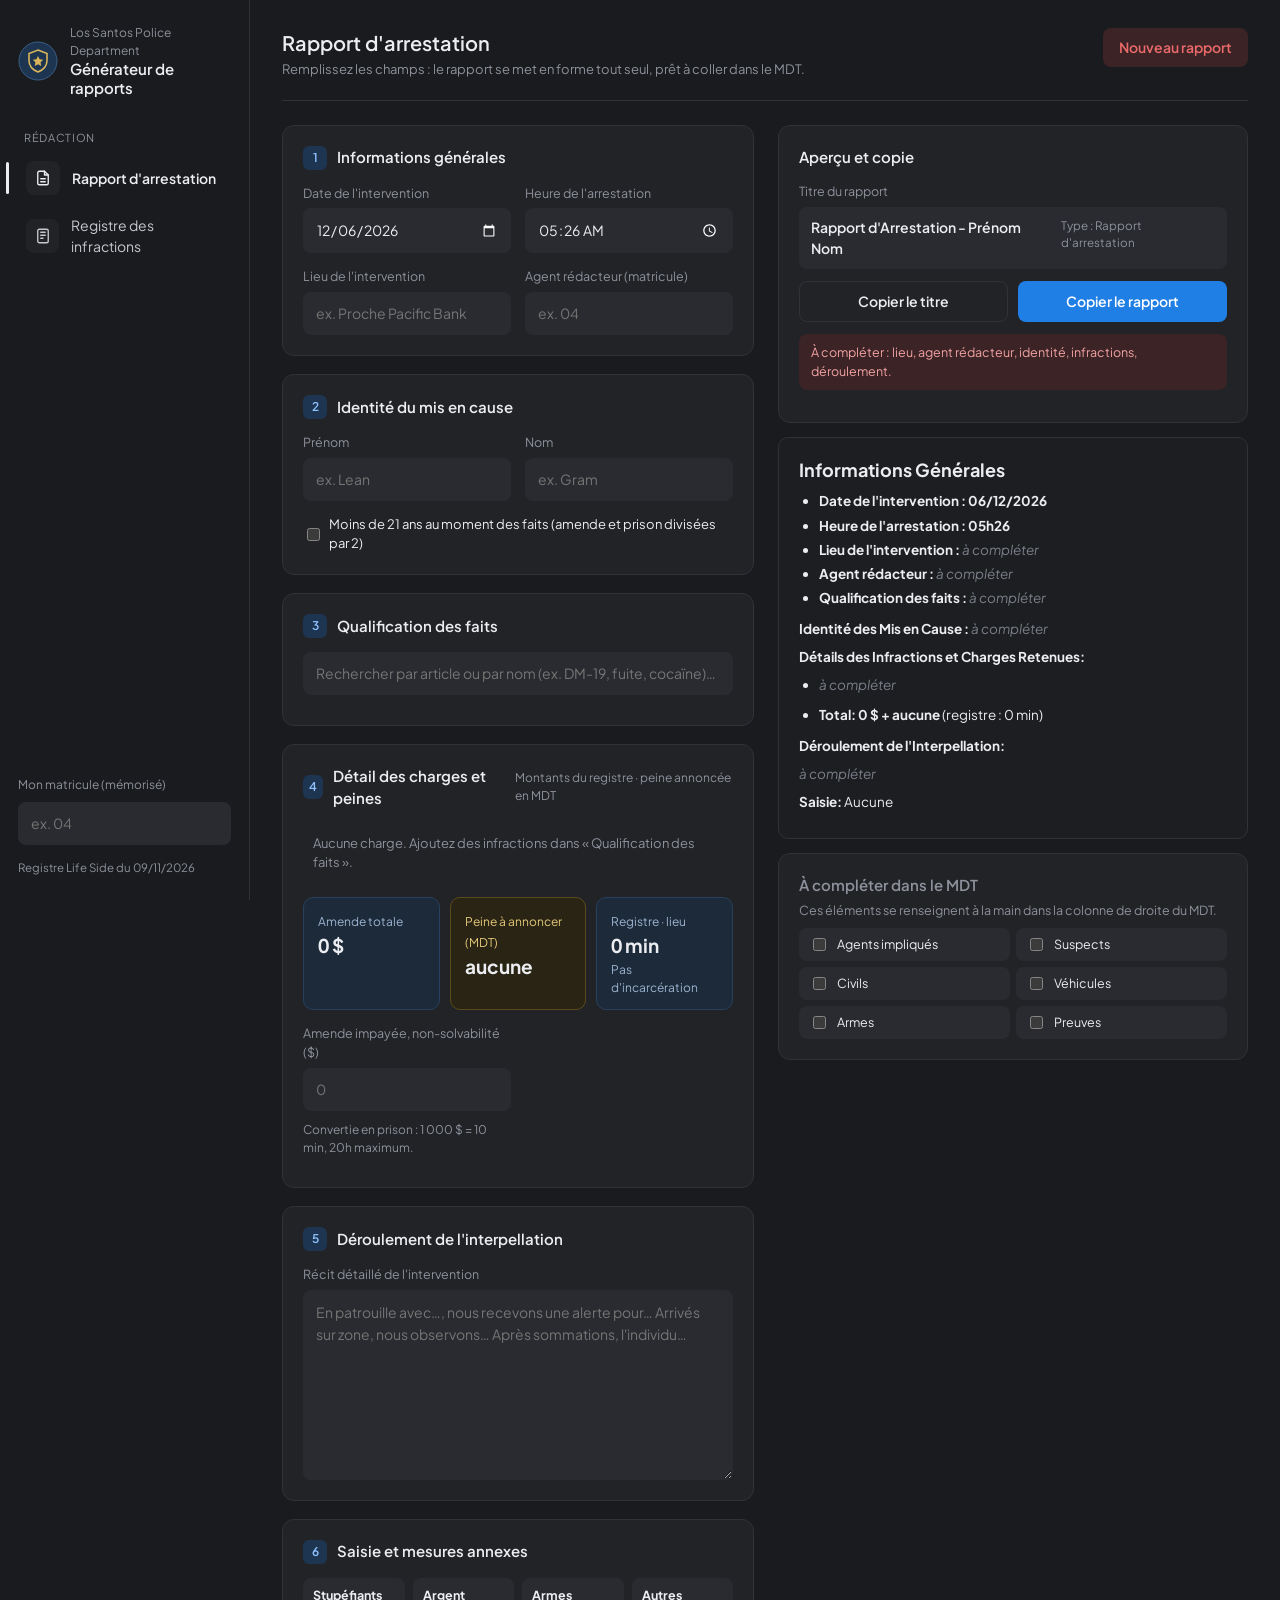
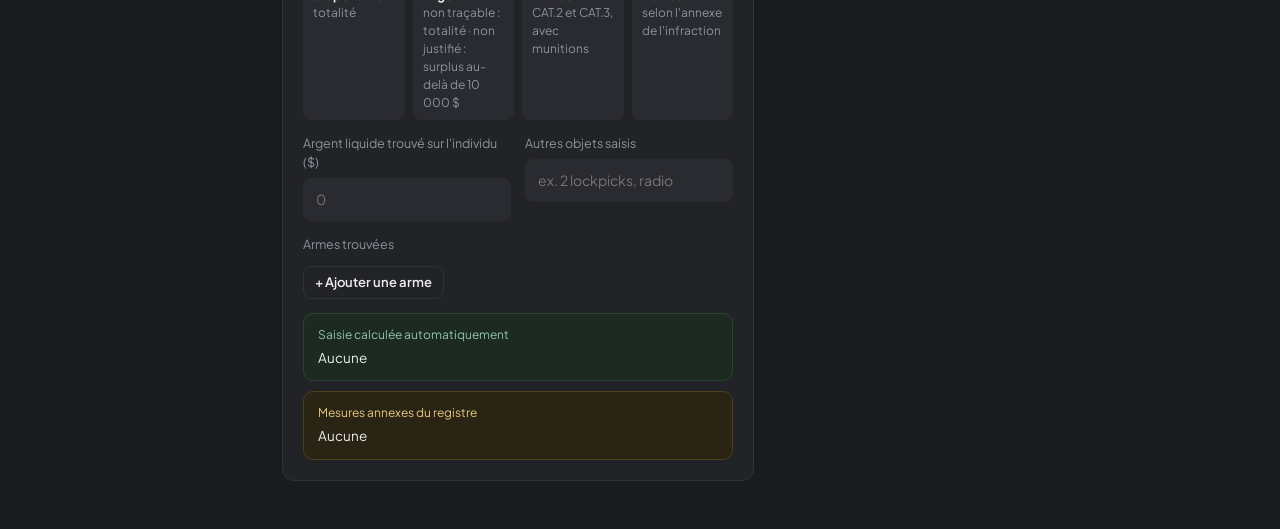
==== commit a7b66900: "Update rapport.html" ====
--- a/rapport.html
+++ b/rapport.html
@@ -100,7 +100,7 @@
 
 /* lignes de charges */
 .charges { display: flex; flex-direction: column; gap: 8px; }
-.charge { display: grid; grid-template-columns: minmax(0, 1fr) 132px 150px 34px; gap: 12px; align-items: center; background: var(--field); border-radius: 10px; padding: 10px 10px 10px 14px; }
+.charge { display: grid; grid-template-columns: minmax(0, 1fr) auto 150px 34px; gap: 12px; align-items: center; background: var(--field); border-radius: 10px; padding: 10px 10px 10px 14px; }
 .charge .name { font-weight: 600; font-size: 13.5px; }
 .charge .scale { color: var(--muted); font-size: 12px; font-variant-numeric: tabular-nums; }
 .qty { display: flex; align-items: center; gap: 6px; }
@@ -109,7 +109,7 @@
 .pen { text-align: right; font-variant-numeric: tabular-nums; font-weight: 600; }
 .pen small { display: block; color: var(--muted); font-weight: 400; font-size: 11.5px; }
 .x { border: 0; width: 34px; height: 34px; border-radius: 8px; background: var(--danger-bg); color: var(--danger); display: grid; place-items: center; }
-.totals { display: grid; grid-template-columns: repeat(2, 1fr); gap: 10px; margin-top: 14px; }
+.totals { display: grid; grid-template-columns: repeat(3, minmax(0, 1fr)); gap: 10px; margin-top: 14px; }
 .tot { background: #1d2a3a; border: 1px solid #27405e; border-radius: 10px; padding: 12px 14px; }
 .tot small { color: #9bb3cf; font-size: 12px; }
 .tot b { display: block; font-size: 22px; font-variant-numeric: tabular-nums; }
@@ -120,7 +120,7 @@
 .rule div { background: var(--field); border-radius: 8px; padding: 8px 10px; font-size: 12px; color: var(--muted); }
 .rule b { display: block; color: var(--text); font-size: 12.5px; }
 .weapons { display: flex; flex-direction: column; gap: 8px; }
-.wrow { display: grid; grid-template-columns: 1fr auto 34px; gap: 8px; align-items: center; }
+.wrow { display: grid; grid-template-columns: 1fr 170px 34px; gap: 8px; align-items: center; }
 .check { display: inline-flex; gap: 6px; align-items: center; color: var(--muted); font-size: 12.5px; white-space: nowrap; }
 .seized { margin-top: 14px; background: #1c2a22; border: 1px solid #2a4434; border-radius: 10px; padding: 12px 14px; font-size: 13.5px; }
 .seized small { display: block; color: #8fc4a5; font-size: 12px; margin-bottom: 4px; }
@@ -186,6 +186,27 @@
   .charge .qty, .charge .pen { grid-column: 1; text-align: left; }
   .toolbar .in { width: 100%; }
 }
+
+/* registre */
+.code { display: inline-block; font-size: 11px; font-weight: 700; letter-spacing: .02em; color: #8fc2ff; background: var(--accent-soft); border-radius: 5px; padding: 1px 6px; margin-right: 7px; font-variant-numeric: tabular-nums; vertical-align: 1px; }
+.chip b { color: #8fc2ff; font-size: 11.5px; }
+.badge.t-c { background: #22303f; color: #9ec7f0; }
+.badge.t-dm { background: var(--badge-bg); color: var(--badge-fg); }
+.badge.t-dmj { background: #40291a; color: #f5a463; }
+.badge.t-cr { background: var(--danger-bg); color: #f18b8b; }
+.qtys { display: flex; flex-direction: column; gap: 6px; align-items: flex-start; }
+.nc { font-size: 11.5px; color: var(--muted); background: #1f2024; border: 1px dashed var(--line); border-radius: 7px; padding: 5px 8px; }
+.tot.hl { background: #2a2414; border-color: #5c4a1c; }
+.tot.hl small { color: #e3c779; }
+.tot b { font-size: 19px; }
+.tot small + small, .tot b + small { display: block; margin-top: 2px; }
+.calc div + div { margin-top: 4px; }
+.seized.annex { background: #2a2414; border-color: #4d3f1c; margin-top: 10px; }
+.seized.annex small { color: #e3c779; }
+.check.big { white-space: normal; font-size: 13px; color: var(--text); }
+.regdate { color: var(--muted); font-size: 11.5px; margin: 6px 0 0; }
+.f[hidden] { display: none; }
+@media (max-width: 560px) { .wrow { grid-template-columns: 1fr 34px; } .wrow select { grid-column: 1; } .charge .qtys { grid-column: 1; } }
 
 /* Intégré dans le terminal SASP (rapport.html?embed=1) : pas de barre latérale, onglets en haut. */
 .embed body { background: var(--app); }
@@ -207,11 +228,12 @@
     <nav class="nav" aria-label="Navigation">
       <span class="nav-label">Rédaction</span>
       <button type="button" data-view="rapport" aria-current="page"><span class="ic"><svg width="18" height="18" viewBox="0 0 24 24" fill="none" stroke="currentColor" stroke-width="1.8" stroke-linecap="round" stroke-linejoin="round"><path d="M14 3H7a2 2 0 0 0-2 2v14a2 2 0 0 0 2 2h10a2 2 0 0 0 2-2V8z"/><path d="M14 3v5h5M9 13h6M9 17h6"/></svg></span>Rapport d'arrestation</button>
-      <button type="button" data-view="infractions"><span class="ic"><svg width="18" height="18" viewBox="0 0 24 24" fill="none" stroke="currentColor" stroke-width="1.8" stroke-linecap="round" stroke-linejoin="round"><rect x="5" y="3" width="14" height="18" rx="2"/><path d="M9 7h6M9 11h6M9 15h3"/></svg></span>Infractions</button>
+      <button type="button" data-view="infractions"><span class="ic"><svg width="18" height="18" viewBox="0 0 24 24" fill="none" stroke="currentColor" stroke-width="1.8" stroke-linecap="round" stroke-linejoin="round"><rect x="5" y="3" width="14" height="18" rx="2"/><path d="M9 7h6M9 11h6M9 15h3"/></svg></span>Registre des infractions</button>
     </nav>
     <div class="side-foot">
       <label for="agentDefault">Mon matricule (mémorisé)</label>
       <input id="agentDefault" class="in" placeholder="ex. 04">
+      <p class="regdate">Registre Life Side du 09/11/2026</p>
     </div>
   </aside>
 
@@ -249,24 +271,29 @@
             <div class="fields">
               <div class="f"><label for="prenom">Prénom</label><input id="prenom" class="in" placeholder="ex. Lean"></div>
               <div class="f"><label for="nom">Nom</label><input id="nom" class="in" placeholder="ex. Gram"></div>
+              <div class="f full"><label class="check big"><input type="checkbox" id="mineur"> Moins de 21 ans au moment des faits (amende et prison divisées par 2)</label></div>
             </div>
           </div>
 
           <div class="card">
             <h2><span class="num">3</span>Qualification des faits<span class="hint" id="countHint"></span></h2>
             <div class="picker">
-              <input id="search" class="in" placeholder="Rechercher et ajouter une infraction…" autocomplete="off" role="combobox" aria-expanded="false" aria-controls="dropdown">
+              <input id="search" class="in" placeholder="Rechercher par article ou par nom (ex. DM-19, fuite, cocaïne)…" autocomplete="off" role="combobox" aria-expanded="false" aria-controls="dropdown">
               <div class="dropdown" id="dropdown" role="listbox" hidden></div>
             </div>
             <div class="chips" id="chips"></div>
           </div>
 
           <div class="card">
-            <h2><span class="num">4</span>Détail des charges et peines<span class="hint">Amende au maximum · prison proportionnelle à la quantité</span></h2>
+            <h2><span class="num">4</span>Détail des charges et peines<span class="hint">Montants du registre · peine annoncée en MDT</span></h2>
             <div class="charges" id="charges"></div>
             <div class="totals">
-              <div class="tot"><small>Amende totale</small><b id="totFine">0$</b></div>
-              <div class="tot"><small>Peine totale</small><b id="totJail">0 mois</b></div>
+              <div class="tot"><small>Amende totale</small><b id="totFine">0 $</b></div>
+              <div class="tot hl"><small>Peine à annoncer (MDT)</small><b id="totMDT">aucune</b></div>
+              <div class="tot"><small>Registre · lieu</small><b id="totReg">0 min</b><small id="totLieu"></small></div>
+            </div>
+            <div class="fields" style="margin-top:14px">
+              <div class="f"><label for="impaye">Amende impayée, non-solvabilité ($)</label><input id="impaye" class="in" type="number" min="0" step="1" placeholder="0"><p class="help">Convertie en prison : 1 000 $ = 10 min, 20h maximum.</p></div>
             </div>
             <div class="calc" id="calc"></div>
           </div>
@@ -280,12 +307,12 @@
           </div>
 
           <div class="card">
-            <h2><span class="num">6</span>Saisie</h2>
+            <h2><span class="num">6</span>Saisie et mesures annexes</h2>
             <div class="rule">
-              <div><b>Fausse monnaie</b>totalité</div>
-              <div><b>Argent liquide</b>au-delà de 10 000$</div>
-              <div><b>Drogues</b>totalité</div>
-              <div><b>Armes</b>toutes, sauf blanches</div>
+              <div><b>Stupéfiants</b>totalité</div>
+              <div><b>Argent</b>non traçable : totalité · non justifié : surplus au-delà de 10 000 $</div>
+              <div><b>Armes</b>CAT.2 et CAT.3, avec munitions</div>
+              <div><b>Autres</b>selon l'annexe de l'infraction</div>
             </div>
             <div class="fields">
               <div class="f"><label for="cash">Argent liquide trouvé sur l'individu ($)</label><input id="cash" class="in" type="number" min="0" step="1" placeholder="0"></div>
@@ -297,6 +324,7 @@
               </div>
             </div>
             <div class="seized"><small>Saisie calculée automatiquement</small><span id="seizedText">Aucune</span></div>
+            <div class="seized annex"><small>Mesures annexes du registre</small><span id="annexText">Aucune</span></div>
           </div>
         </div>
 
@@ -330,21 +358,21 @@
       </div>
     </section>
 
-    <!-- ================= INFRACTIONS ================= -->
+    <!-- ================= REGISTRE ================= -->
     <section class="view" id="view-infractions" hidden>
       <div class="head">
         <div>
-          <h1>Base de données des infractions</h1>
-          <p>Fourchettes d'amende et de peine utilisées pour le calcul. La quantité de référence fixe le seuil à partir duquel la peine maximale s'applique.</p>
+          <h1>Registre des infractions</h1>
+          <p>Registre Life Side mis à jour le 09/11/2026. Peines : 1 min du registre = 1 mois dans le MDT, 1 h = 1 année.</p>
         </div>
         <div class="head-actions toolbar">
-          <input id="isearch" class="in" placeholder="Rechercher des infractions…">
+          <input id="isearch" class="in" placeholder="Rechercher un article ou une infraction…">
           <select id="icat" class="in" style="width:auto">
-            <option value="">Toutes les catégories</option>
-            <option>INFRACTION</option><option>DÉLIT</option><option>CRIME</option><option>FELONY</option>
+            <option value="">Tous les types</option>
+            <option>CONTRAVENTION</option><option>DÉLIT MINEUR</option><option>DÉLIT MAJEUR</option><option>CRIME</option>
           </select>
           <button type="button" class="btn primary" id="newInf">+ Créer une infraction</button>
-          <button type="button" class="btn ghost" id="restoreCat">Restaurer la liste d'origine</button>
+          <button type="button" class="btn ghost" id="restoreCat">Restaurer le registre officiel</button>
         </div>
       </div>
       <div class="cards" id="cards"></div>
@@ -357,13 +385,16 @@
   <form class="card" id="mForm">
     <h2 id="mTitle">Modifier l'infraction</h2>
     <div class="fields">
-      <div class="f full"><label for="mName">Nom</label><input id="mName" class="in" required></div>
-      <div class="f"><label for="mCat">Catégorie</label><select id="mCat" class="in"><option>INFRACTION</option><option>DÉLIT</option><option>CRIME</option><option>FELONY</option></select></div>
-      <div class="f"><label for="mFine">Amende maximale ($)</label><input id="mFine" class="in" type="number" min="0" required></div>
-      <div class="f"><label for="mPmin">Peine minimale (mois)</label><input id="mPmin" class="in" type="number" min="0" required></div>
-      <div class="f"><label for="mPmax">Peine maximale (mois)</label><input id="mPmax" class="in" type="number" min="0" required></div>
-      <div class="f"><label for="mUnit">Unité de quantité</label><input id="mUnit" class="in" placeholder="vide = pas de quantité"><p class="help">ex. pochon, plant, arme, $</p></div>
-      <div class="f"><label for="mRef">Quantité de référence</label><input id="mRef" class="in" type="number" min="1" required><p class="help">Quantité qui donne la peine maximale. 1 = peine maximale dès la première unité.</p></div>
+      <div class="f"><label for="mCode">Article</label><input id="mCode" class="in" placeholder="ex. DM-19" required></div>
+      <div class="f"><label for="mCat">Type</label><select id="mCat" class="in"><option>CONTRAVENTION</option><option>DÉLIT MINEUR</option><option>DÉLIT MAJEUR</option><option>CRIME</option></select></div>
+      <div class="f full"><label for="mName">Infraction</label><input id="mName" class="in" required></div>
+      <div class="f full"><label for="mMode">Calcul de l'amende</label><select id="mMode" class="in"><option value="fixe">Montant fixe</option><option value="par">Montant par unité (pochon, arme, otage…)</option><option value="x">Multiple de la somme en $</option><option value="surplus">Multiple du surplus au-delà de 10 000 $</option><option value="base">Montant fixe + multiple de la somme</option></select></div>
+      <div class="f" id="fBase" hidden><label for="mBase">Montant fixe ($)</label><input id="mBase" class="in" type="number" min="0" step="any"></div>
+      <div class="f"><label for="mRate" id="mRateLabel">Amende ($)</label><input id="mRate" class="in" type="number" min="0" step="any" required></div>
+      <div class="f" id="fUnit" hidden><label for="mUnit">Unité</label><input id="mUnit" class="in" placeholder="ex. pochon, arme, otage"></div>
+      <div class="f"><label for="mJail">Peine du registre (minutes)</label><input id="mJail" class="in" type="number" min="0" step="1" required><p class="help">1h = 60, 1h30 = 90, 24h = 1440.</p></div>
+      <div class="f full"><label for="mAnnexe">Annexe</label><input id="mAnnexe" class="in" placeholder="ex. Mise en fourrière"></div>
+      <div class="f full"><label class="check big"><input type="checkbox" id="mNc"> Non cumulable (comptée une seule fois)</label></div>
     </div>
     <div class="foot">
       <button type="button" class="btn danger" id="mDelete">Supprimer</button>
@@ -378,162 +409,229 @@
 <script>
 if (new URLSearchParams(location.search).has('embed')) document.documentElement.classList.add('embed');
 /* =====================================================================
-   Base des infractions : [nom, catégorie, amende max, peine min, peine max, unité, quantité de référence]
-   Recopiée du MDT. L'unité et la quantité de référence sont des valeurs de départ, modifiables.
+   Registre des infractions Life Side (mise à jour du 09/11/2026).
+   [article, infraction, type, amende, peine (minutes du registre), annexe, options]
+   amende : nombre = montant fixe (multiplié par le nombre de faits, sauf « non cumulable »)
+            ["par", taux, unité]      = taux × quantité (pochons, armes, otages…)
+            ["x", taux]               = taux × somme en $ (ex. ×2 la somme blanchie)
+            ["surplus", taux]         = taux × somme au-delà de 10 000 $
+            ["base", fixe, taux]      = fixe + taux × somme
+   options : nc = non cumulable ; u2/j2 = peine par unité d'une 2e quantité
    ===================================================================== */
-const P = "pochon", PL = "plant", A = "arme";
-const RAW = [
-  ["Violation de domicile","DÉLIT",450,0,10],
-  ["Intrusion criminelle","CRIME",1500,0,15],
-  ["Incendie criminel","CRIME",1500,0,15],
-  ["Vandalisme","INFRACTION",300,0,0],
-  ["Vandalisme de biens gouvernementaux","CRIME",1500,0,20],
-  ["Chasse en zone restreinte","INFRACTION",450,0,0],
-  ["Chasse sans permis","INFRACTION",450,0,0],
-  ["Cruauté envers les animaux","DÉLIT",450,0,10],
-  ["Chasse avec une arme non autorisée","DÉLIT",750,0,10],
-  ["Chasse en dehors des heures autorisées","INFRACTION",750,0,0],
-  ["Dépassement des quotas de chasse","DÉLIT",1000,0,10],
-  ["Braconnage","CRIME",1250,0,20],
-  ["Agression simple","DÉLIT",500,0,7],
-  ["Agression","DÉLIT",850,0,15],
-  ["Agression aggravée","CRIME",1250,0,20],
-  ["Agression avec arme mortelle","CRIME",3750,0,30],
-  ["Homicide involontaire","CRIME",7500,0,60],
-  ["Homicide involontaire au volant","CRIME",7500,0,75],
-  ["Tentative de meurtre d'un civil","CRIME",7500,0,50],
-  ["Meurtre","CRIME",10000,0,100],
-  ["Complicité","CRIME",5000,0,50],
-  ["Meurtre d'un fonctionnaire ou agent de la paix","CRIME",10000,1,150],
-  ["Tentative de meurtre d'un fonctionnaire ou agent de la paix","CRIME",10000,0,65],
-  ["Tentative d'enlèvement","CRIME",450,0,10],
-  ["Prise d'otage","CRIME",1200,0,20],
-  ["Complicité de prise d'otage","CRIME",600,0,10],
-  ["Agression d'un fonctionnaire ou agent de la paix","CRIME",4000,0,25],
-  ["Menaces criminelles","DÉLIT",500,0,5],
-  ["Mise en danger d'autrui","DÉLIT",1000,0,10],
-  ["Fusillade","CRIME",2500,0,30],
-  ["Cannibalisme","CRIME",500,1,30],
-  ["Torture","CRIME",4500,0,40],
-  ["Blanchiment d'argent","DÉLIT",10000,0,25,"$",50000],
-  ["Fraude","DÉLIT",450,0,10],
-  ["Extorsion","DÉLIT",900,0,20],
-  ["Possession de papiers d'identité gouvernementaux volés","DÉLIT",10000,0,20],
-  ["Possession de papiers d'identité volés","DÉLIT",750,0,10],
-  ["Usurpation de la fonction de juge","DÉLIT",10000,0,35],
-  ["Usurpation de la fonction d'agent de la paix ou de fonctionnaire","DÉLIT",2750,0,25],
-  ["Usurpation d'identité","DÉLIT",1250,0,15],
-  ["Corruption d'un fonctionnaire","CRIME",3500,0,20],
-  ["Loi anti-masque","INFRACTION",750,0,0],
-  ["Possession de contrebande dans un établissement gouvernemental","CRIME",1000,0,25],
-  ["Recel de biens volés","DÉLIT",500,0,10],
-  ["Évasion","CRIME",450,0,10],
-  ["Évasion de prison","CRIME",2500,0,30],
-  ["Complicité d'évasion de prison","CRIME",2000,0,25],
-  ["Tentative d'évasion de prison","CRIME",1500,0,20],
-  ["Violation d'une ordonnance d'éloignement","CRIME",2250,0,20],
-  ["Détournement de fonds","CRIME",10000,0,45],
-  ["Utilisation abusive des numéros d'urgence","INFRACTION",600,0,0],
-  ["Conspiration","DÉLIT",450,0,10],
-  ["Conduite en état d'ivresse","DÉLIT",300,0,5],
-  ["Délit de fuite","DÉLIT",400,0,5],
-  ["Refus de priorité à un véhicule d'urgence","INFRACTION",600,0,0],
-  ["Non-respect de la signalisation","INFRACTION",150,0,0],
-  ["Véhicule non conforme","INFRACTION",75,0,0],
-  ["Conduite imprudente","INFRACTION",300,0,0],
-  ["Conduite dangereuse","DÉLIT",750,0,10],
-  ["Excès de vitesse","INFRACTION",225,0,0],
-  ["Conduite sans permis","INFRACTION",500,0,0],
-  ["Demi-tour illégal","INFRACTION",75,0,0],
-  ["Franchissement de ligne","INFRACTION",300,0,0],
-  ["Stationnement interdit","INFRACTION",300,0,0],
-  ["Course de rue illégale","CRIME",1500,0,15],
-  ["Pilotage sans licence valide","CRIME",1500,0,20],
-  ["Possession criminelle d'arme de Classe A","CRIME",500,0,10,A,3],
-  ["Possession criminelle d'arme de Classe B","CRIME",1000,0,15,A,3],
-  ["Possession criminelle d'arme de Classe C","CRIME",3500,0,30,A,3],
-  ["Possession criminelle d'arme de Classe D","CRIME",1500,0,25,A,3],
-  ["Vente criminelle d'arme de Classe A","CRIME",1000,0,15,A,3],
-  ["Vente criminelle d'arme de Classe B","CRIME",2000,0,20,A,3],
-  ["Vente criminelle d'arme de Classe C","CRIME",7000,0,35,A,3],
-  ["Vente criminelle d'arme de Classe D","CRIME",3000,0,30,A,3],
-  ["Utilisation criminelle d'une arme","DÉLIT",450,0,10],
-  ["Possession de modifications d'armes illégales","DÉLIT",300,0,10,"modification",3],
-  ["Trafic d'armes","CRIME",0,0,0],
-  ["Exhibition d'une arme","DÉLIT",500,0,15],
-  ["Insurrection","CRIME",0,0,0],
-  ["Survol d'une zone restreinte","CRIME",1500,0,20],
-  ["Utilisation criminelle d'explosifs","CRIME",2500,0,30],
-  ["Outrage à agent de police","INFRACTION",300,0,0],
-  ["Refus d'obtempérer","INFRACTION",750,0,0],
-  ["Trouble à l'ordre public","INFRACTION",250,0,0],
-  ["Tapage","INFRACTION",350,0,0],
-  ["Fausses déclarations","DÉLIT",750,0,10],
-  ["Harcèlement","DÉLIT",500,0,10],
-  ["Entrave à la justice","DÉLIT",500,0,10],
-  ["Entrave à la justice (crime)","CRIME",900,0,15],
-  ["Vagabondage sur une propriété gouvernementale","INFRACTION",500,0,0],
-  ["Falsification","DÉLIT",500,0,10],
-  ["Falsification de preuves","CRIME",1000,0,20],
-  ["Justice expéditive (milice)","CRIME",1500,0,30],
-  ["Attroupement illégal","DÉLIT",750,0,10],
-  ["Corruption gouvernementale","CRIME",0,0,0],
-  ["Harcèlement criminel (traque)","CRIME",1500,0,40],
-  ["Recel de malfaiteur","DÉLIT",1000,0,10],
-  ["Braquage de la Fleeca Bank","FELONY",10000,10,30],
-  ["Possession de marijuana","DÉLIT",250,0,5,P,10],
-  ["Fabrication de marijuana","CRIME",1000,0,15,P,50],
-  ["Culture de marijuana A","DÉLIT",750,0,10,PL,10],
-  ["Culture de marijuana B","CRIME",1500,0,30,PL,10],
-  ["Possession de marijuana avec intention de revendre","CRIME",3000,0,30,P,30],
-  ["Possession de cocaïne","DÉLIT",500,0,7,P,10],
-  ["Fabrication de cocaïne","CRIME",1500,0,25,P,50],
-  ["Possession de cocaïne avec intention de revendre","CRIME",4500,0,35,P,30],
-  ["Possession de meth","DÉLIT",500,0,7,P,10],
-  ["Fabrication de meth","CRIME",1500,0,25,P,50],
-  ["Possession de meth avec intention de revendre","CRIME",4500,0,35,P,30],
-  ["Possession d'Oxy / Vicodin","DÉLIT",500,0,7,P,10],
-  ["Fabrication d'Oxy / Vicodin","CRIME",1500,0,25,P,50],
-  ["Possession d'Oxy / Vicodin avec intention de revendre","CRIME",4500,0,35,P,30],
-  ["Possession d'ecstasy","DÉLIT",500,0,7,P,10],
-  ["Fabrication d'ecstasy","CRIME",1500,0,25,P,50],
-  ["Possession d'ecstasy avec intention de revendre","CRIME",4500,0,35,P,30],
-  ["Possession d'opium","DÉLIT",500,0,7,P,10],
-  ["Fabrication d'opium","CRIME",1500,0,25,P,50],
-  ["Possession d'opium avec intention de revendre","CRIME",4500,0,35,P,30],
-  ["Trafic de stupéfiants","CRIME",0,0,0],
-  ["Braquage de supérette","INFRACTION",500,0,7],
-  ["Petit vol","INFRACTION",250,0,0],
-  ["Vol de véhicule","CRIME",900,0,15],
-  ["Carjacking","CRIME",2000,0,30],
-  ["Cambriolage","DÉLIT",500,0,10],
-  ["Vol avec violence","CRIME",2000,0,25],
-  ["Complicité de vol avec violence","CRIME",1000,0,12],
-  ["Tentative de vol avec violence","CRIME",1000,0,20],
-  ["Vol à main armée","CRIME",3000,0,30],
-  ["Complicité de vol à main armée","CRIME",1500,0,15],
-  ["Tentative de vol à main armée","CRIME",1500,0,25],
-  ["Vol de grande envergure","CRIME",7500,0,45],
-  ["Filouterie (partir sans payer)","INFRACTION",500,0,0],
-  ["Possession de fausse monnaie","DÉLIT",750,0,10,"$",10000],
-  ["Possession de matériel gouvernemental","DÉLIT",1000,0,15],
-  ["Possession d'outils servant à commettre un crime","DÉLIT",500,0,10],
-  ["Vente d'outils servant à commettre un crime","CRIME",1000,0,15],
-  ["Vol et braquage","INFRACTION",7000,0,20],
+const C = "CONTRAVENTION", DM = "DÉLIT MINEUR", DMJ = "DÉLIT MAJEUR", CR = "CRIME";
+const FOUR = "Mise en fourrière", NC = { nc: true };
+const CONF = "Confiscation des produits stupéfiants";
+const SAISIE_ARME = "Saisie des armes et munitions";
+const REGISTRE = [
+  ["C-1", "Attentat à la pudeur", C, 500, 0],
+  ["C-2", "Circulation à contresens", C, 500, 0],
+  ["C-3", "Clandestinité", C, 2500, 0, "Expulsion du territoire"],
+  ["C-4", "Conduite avec un véhicule non en état (plaque, dégradé)", C, 500, 0],
+  ["C-5", "Conduite dangereuse (drift, wheeling…)", C, 750, 5, FOUR],
+  ["C-6", "Conduite hors route / hors piste", C, 750, 0, FOUR],
+  ["C-7", "Demi-tour non autorisé", C, 250, 0],
+  ["C-8", "Dissimulation du visage sur la voie publique ou un lieu public", C, 500, 0],
+  ["C-10", "Entrave à la circulation", C, 250, 0, FOUR],
+  ["C-11", "Excès de vitesse de 5 à 25 km/h", C, 250, 0],
+  ["C-12", "Excès de vitesse de 25 à 50 km/h", C, 500, 0],
+  ["C-13", "Excès de vitesse de plus de 50 km/h", C, 1000, 0],
+  ["C-14", "Franchissement d'une ligne continue", C, 250, 0],
+  ["C-15", "Insulte envers un civil", C, 200, 0, "", NC],
+  ["C-16", "Ivresse ou consommation de stupéfiants sur la voie publique", C, 500, 0],
+  ["C-17", "Non-respect d'un véhicule prioritaire", C, 1000, 0],
+  ["C-18", "Participation à une manifestation illégale", C, 1000, 0],
+  ["C-19", "Refus de priorité piéton sans dommages corporels", C, 150, 0],
+  ["C-20", "Stationnement gênant et/ou interdit (bande rouge)", C, 150, 0, FOUR],
+  ["C-21", "Téléphone au volant", C, 250, 0, "", NC],
+  ["C-22", "Usage abusif du klaxon", C, 250, 0, "", NC],
+  ["C-23", "Véhicule non homologué / non recensé", C, 500, 0, FOUR],
+
+  ["DM-1", "Agression sur un civil", DM, 2500, 10],
+  ["DM-2", "Agression sur un représentant de l'État / magistrat", DM, 5000, 20],
+  ["DM-3", "Atteinte au droit à l'image", DM, 1500, 0, "Suppression des images"],
+  ["DM-4", "Braconnage", DM, 2500, 20, "Confiscation de la marchandise"],
+  ["DM-5", "Braquage d'ATM", DM, 2000, 15, "Saisie des outils et de l'ATM"],
+  ["DM-6", "Braquage de supérette", DM, 1500, 10, "Saisie des armes et des objets volés"],
+  ["DM-7", "Cambriolage", DM, 5000, 20],
+  ["DM-8", "Canular téléphonique auprès des services publics", DM, 2500, 10, "", NC],
+  ["DM-9", "Carjacking", DM, 1000, 5],
+  ["DM-10", "Chantage", DM, 3000, 0],
+  ["DM-11", "Conduite d'un véhicule volé", DM, 2000, 5, "Retrait du permis"],
+  ["DM-12", "Conduite sans permis", DM, 2500, 5, "Présentation d'un permis valide sous 24h, mise en fourrière"],
+  ["DM-13", "Conduite sous l'emprise de stupéfiants", DM, 4000, 15, "Retrait du permis et dégrisement"],
+  ["DM-14", "Conduite sous l'emprise d'alcool", DM, 4000, 15, "Retrait du permis et dégrisement"],
+  ["DM-15", "Diffamation", DM, 2500, 0],
+  ["DM-16", "Discrimination", DM, 3000, 5],
+  ["DM-17", "Dégradation de biens privés", DM, 750, 0, "Dédommagement à hauteur des dégradations"],
+  ["DM-18", "Dégradation de biens publics", DM, 1000, 0, "Dédommagement à hauteur des dégradations"],
+  ["DM-19", "Délit de fuite", DM, 2500, 5],
+  ["DM-20", "Entrave à une opération des forces de l'ordre", DM, 2500, 30, "", NC],
+  ["DM-21", "Escroquerie à l'entreprise", DM, 1750, 20, "Restitution à hauteur du préjudice"],
+  ["DM-22", "Escroquerie à la personne", DM, 1500, 20, "Restitution à hauteur du préjudice"],
+  ["DM-24", "Excès de vitesse de plus de 100 km/h", DM, 2000, 15, "Retrait du permis et mise en fourrière"],
+  ["DM-25", "Exhibition d'arme à feu", DM, 1500, 20, "Confiscation de l'arme"],
+  ["DM-26", "Exhibition d'arme blanche", DM, 750, 10, "Confiscation de l'arme"],
+  ["DM-27", "Fouille abusive", DM, 1500, 0],
+  ["DM-28", "Fausse déclaration", DM, 3000, 5, "Interrogatoire de l'individu"],
+  ["DM-29", "Go fast", DM, 250, 15, "Mise en fourrière du véhicule"],
+  ["DM-30", "Harcèlement moral / physique", DM, 2500, 25],
+  ["DM-31", "Menace et/ou intimidation envers un civil", DM, 500, 5],
+  ["DM-32", "Menace et/ou intimidation envers un représentant de l'État", DM, 750, 10],
+  ["DM-33", "Menace de mort", DM, 2000, 20],
+  ["DM-34", "Mise en danger de la vie d'autrui", DM, 2000, 5],
+  ["DM-35", "Non-assistance à personne en danger", DM, 750, 0],
+  ["DM-36", "Non-présentation à une convocation des agents de police", DM, 500, 15, "", NC],
+  ["DM-37", "Non-respect des conditions du PPA", DM, 5000, 20, "Retrait du PPA", NC],
+  ["DM-38", "Organisation d'une manifestation illégale", DM, 750, 20],
+  ["DM-39", "Outrage envers un représentant de l'État / magistrat", DM, 2500, 10],
+  ["DM-40", "Port d'équipements militaires (gilet pare-balles, holster…)", DM, 2500, 0, "Confiscation des équipements"],
+  ["DM-41", "Possession de cocaïne (5 à 25 pochons)", DM, ["par", 250, "pochon"], 15, CONF],
+  ["DM-43", "Possession de weed et variantes (5 à 25 pochons)", DM, ["par", 100, "pochon"], 10, CONF],
+  ["DM-45", "Possession de méthamphétamine (5 à 25 pochons)", DM, ["par", 200, "pochon"], 15, CONF],
+  ["DM-46", "Possession de cocaïne (plus de 25 pochons)", DM, ["par", 300, "pochon"], 25, CONF],
+  ["DM-48", "Possession de weed et variantes (plus de 25 pochons)", DM, ["par", 150, "pochon"], 20, CONF],
+  ["DM-49", "Possession de méthamphétamine (plus de 25 pochons)", DM, ["par", 250, "pochon"], 25, CONF],
+  ["DM-51", "Possession de graines de stupéfiant", DM, ["par", 100, "graine"], 15, CONF],
+  ["DM-52", "Possession de matériel pharmaceutique sans justificatif", DM, 500, 10, "Confiscation des produits"],
+  ["DM-53", "Possession d'argent non traçable", DM, ["x", 0], 0, "Saisie de la totalité de l'argent"],
+  ["DM-54", "Possession de plus de 10 000 $ sans justificatif", DM, ["surplus", 0.5], 15, "Saisie du surplus"],
+  ["DM-55", "Publicité pour des services illicites", DM, 750, 30],
+  ["DM-56", "Incitation à la haine", DM, 1500, 20],
+  ["DM-57", "Refus de décliner son identité", DM, 2500, 0, "", NC],
+  ["DM-58", "Refus d'obtempérer", DM, 750, 0, "", NC],
+  ["DM-59", "Trouble à l'ordre public", DM, 1000, 10],
+  ["DM-60", "Utilisation et/ou présentation de faux papiers", DM, 7500, 35],
+  ["DM-61", "Usurpation d'identité", DM, 5000, 20, "", NC],
+  ["DM-62", "Violation de propriété privée (entreprise, logement…)", DM, 2500, 20],
+  ["DM-63", "Vol", DM, 1000, 5, "Restitution des biens"],
+  ["DM-64", "Vol de véhicule", DM, 2500, 10],
+  ["DM-65", "Vol de véhicule de service public", DM, 5000, 30],
+  ["DM-66", "Participation à une fusillade", DM, 7500, 30, "", NC],
+  ["DM-67", "Port d'une arme légère non déclarée avec PPA", DM, ["par", 5000, "arme"], 20, SAISIE_ARME],
+  ["DM-68", "Incitation à la révolte", DM, 2500, 20],
+  ["DM-69", "Extorsion", DM, 10000, 30],
+  ["DM-70", "Absence de documents légaux d'une entreprise", DM, 5000, 0, "Appel de l'Internal Revenue Service"],
+  ["DM-71", "Violation d'un décret gouvernemental", DM, 5000, 20],
+  ["DM-72", "Utilisation de ses fonctions à des fins personnelles", DM, 1500, 15],
+  ["DM-73", "Plagiat", DM, 500, 0],
+  ["DM-74", "Destruction / dissimulation de preuve", DM, 10000, 20],
+  ["DM-75", "Course de rue illégale", DM, 2000, 15],
+  ["DM-76", "Non-respect du code du travail", DM, ["par", 1500, "employé"], 0],
+  ["DM-77", "Refus de comparaître", DM, 5000, 0],
+  ["DM-78", "Conduite d'un véhicule non adapté (kart, tracteur…)", DM, 250, 10, FOUR],
+  ["DM-79", "Port d'arme de chasse sans permis", DM, 500, 0, "Saisie de l'arme et des munitions"],
+  ["DM-80", "Intrusion dans un bâtiment officiel de l'État", DM, 5000, 15],
+  ["DM-81", "Spam call 911", DM, 1000, 5],
+  ["DM-82", "Harcèlement numérique de service public", DM, 1000, 20],
+  ["DM-83", "Propos discriminatoires", DM, 2500, 15, "", NC],
+  ["DM-84", "Violation de sépulture", DM, 7500, 30, "", NC],
+  ["DM-85", "Tir illégal", DM, 3000, 0, "", NC],
+  ["DM-86", "Possession de matériel illégal (lockpick, outils de crochetage…)", DM, ["x", 0.5], 0, "Saisie du matériel", { nc: true, u2: "objet", j2: 5 }],
+
+  ["DMJ-01", "Abus de pouvoir", DMJ, 10000, 15, "", NC],
+  ["DMJ-02", "Abus de confiance", DMJ, 7500, 10],
+  ["DMJ-03", "Accusation calomnieuse", DMJ, 5000, 10],
+  ["DMJ-04", "Aide à l'évasion", DMJ, 5000, 120, "Interrogatoire de l'individu"],
+  ["DMJ-05", "Atteinte à l'intégrité d'un cadavre", DMJ, 7500, 10, "", NC],
+  ["DMJ-06", "Blanchiment d'argent", DMJ, ["x", 1], 20, "Confiscation de l'argent"],
+  ["DMJ-07", "Braquage à main armée", DMJ, 3000, 20, "Confiscation de l'arme"],
+  ["DMJ-08", "Braquage de bijouterie", DMJ, 10000, 30, "Confiscation de l'argent et des biens volés"],
+  ["DMJ-09", "Braquage de convoi", DMJ, 7500, 40],
+  ["DMJ-10", "Braquage de la Fleeca Bank", DMJ, 10000, 20, "Confiscation de l'argent et des biens volés"],
+  ["DMJ-11", "Braquage d'une entreprise", DMJ, 7500, 30],
+  ["DMJ-12", "Entrave à une enquête", DMJ, 10000, 20],
+  ["DMJ-13", "Espionnage", DMJ, 20000, 90],
+  ["DMJ-14", "Faux témoignage", DMJ, 5000, 10, "Interrogatoire de l'individu"],
+  ["DMJ-15", "Faux et usage de faux", DMJ, 10000, 20],
+  ["DMJ-16", "Fraude électorale", DMJ, 25000, 60, "Exclusion de l'élection en cours, interdiction de se représenter"],
+  ["DMJ-17", "Fraude fiscale", DMJ, ["base", 5000, 2], 40, "Amende de 5 000 $ + 2 × la somme fraudée"],
+  ["DMJ-18", "Détention illégale d'une arme (CAT.1)", DMJ, ["par", 2500, "arme"], 15, SAISIE_ARME],
+  ["DMJ-19", "Détention d'une arme non identifiable — CAT.1", DMJ, ["par", 5000, "arme"], 30, SAISIE_ARME],
+  ["DMJ-19", "Détention d'une arme non identifiable — CAT.2", DMJ, ["par", 10000, "arme"], 30, SAISIE_ARME],
+  ["DMJ-19", "Détention d'une arme non identifiable — CAT.3", DMJ, ["par", 20000, "arme"], 30, SAISIE_ARME],
+  ["DMJ-20", "Intimidation / chantage envers un magistrat", DMJ, 15000, 30],
+  ["DMJ-21", "Complicité de meurtre", DMJ, 30000, 120, "", NC],
+  ["DMJ-22", "Menace avec une arme", DMJ, 5000, 10, "", NC],
+  ["DMJ-23", "Non-respect d'une décision de justice d'un magistrat", DMJ, 7500, 60],
+  ["DMJ-24", "Kidnapping / séquestration sur un civil", DMJ, 5000, 20],
+  ["DMJ-25", "Kidnapping / séquestration sur un agent de l'État", DMJ, 10000, 30],
+  ["DMJ-26", "Non-présentation à une convocation de justice ou fédérale", DMJ, 15000, 120, "Mandat d'arrêt", NC],
+  ["DMJ-27", "Non-respect d'une mesure de contrôle judiciaire", DMJ, 2000, 30, "Arrestation de l'individu (30 min maximum)"],
+  ["DMJ-28", "Parjure", DMJ, 4000, 0, "", NC],
+  ["DMJ-29", "Port illégal d'une arme légère (CAT.2)", DMJ, ["par", 10000, "arme"], 20, SAISIE_ARME],
+  ["DMJ-30", "Port illégal d'une arme lourde (CAT.3)", DMJ, ["par", 20000, "arme"], 30, SAISIE_ARME],
+  ["DMJ-31", "Possession de plus de 10 000 $ sans justificatif (délit majeur)", DMJ, ["surplus", 2], 0, "Saisie du surplus"],
+  ["DMJ-32", "Prise d'otage sur un civil", DMJ, ["par", 1500, "otage"], 20],
+  ["DMJ-33", "Prise d'otage sur un représentant de l'État", DMJ, ["par", 3000, "otage"], 30],
+  ["DMJ-34", "Publication de contenu illicite", DMJ, 1500, 30],
+  ["DMJ-35", "Retrait ou détérioration d'un bracelet électronique", DMJ, 2000, 20, "Incarcération de l'individu"],
+  ["DMJ-36", "Tentative de meurtre", DMJ, 10000, 60, "", NC],
+  ["DMJ-37", "Tentative de meurtre sur un agent de l'État / magistrat", DMJ, 30000, 120, "", NC],
+  ["DMJ-38", "Trafic de stupéfiants (30 pochons ou plus)", DMJ, 15000, 60, "Saisie de la marchandise"],
+  ["DMJ-39", "Trafic d'armes (moins de 4 armes) — CAT.1", DMJ, ["par", 10000, "arme"], 120, "Saisie des armes"],
+  ["DMJ-39", "Trafic d'armes (moins de 4 armes) — CAT.2", DMJ, ["par", 20000, "arme"], 120, "Saisie des armes"],
+  ["DMJ-39", "Trafic d'armes (moins de 4 armes) — CAT.3", DMJ, ["par", 40000, "arme"], 120, "Saisie des armes"],
+  ["DMJ-40", "Travail dissimulé", DMJ, 10000, 60, "Transfert du dossier à l'IRS"],
+  ["DMJ-41", "Usurpation de fonction (uniforme / véhicule)", DMJ, 10000, 60, "Saisie des vêtements, mise en conformité du véhicule", NC],
+  ["DMJ-42", "Utilisation illégale d'une arme", DMJ, 2500, 15, "Saisie de l'arme"],
+  ["DMJ-43", "Usage criminel d'une arme", DMJ, 5000, 30, "Saisie de l'arme"],
+  ["DMJ-44", "Violation de l'article sur le journalisme", DMJ, 0, 30, "15 000 $ payés par le journaliste + 5 000 $ par l'entreprise, effacement de l'article"],
+  ["DMJ-45", "Violation du secret professionnel / médical", DMJ, 10000, 30, "Informations transférées au patron de l'individu"],
+  ["DMJ-46", "Homicide involontaire", DMJ, 15000, 60],
+
+  ["CRM-01", "Terrorisme", CR, 90000, 600],
+  ["CRM-02", "Braquage de banque fédérale (Pacific Bank)", CR, 50000, 240, "Confiscation du butin et de l'argent"],
+  ["CRM-03", "Association de malfaiteurs", CR, 7500, 120],
+  ["CRM-04", "Braquage de convoi fédéral", CR, 35000, 60, "Confiscation de la marchandise"],
+  ["CRM-05", "Chef d'une organisation criminelle", CR, 30000, 120],
+  ["CRM-06", "Coup d'État", CR, 100000, 1440],
+  ["CRM-08", "Détournement de fonds / fonds publics", CR, 50000, 120, "Remboursement intégral"],
+  ["CRM-09", "Tentative d'évasion", CR, 5000, 360, "Renvoi à Bolingbroke, temps cumulé à la peine restante"],
+  ["CRM-10", "Évasion", CR, 10000, 240],
+  ["CRM-11", "Assassinat", CR, 75000, 480],
+  ["CRM-12", "Incendie criminel", CR, 25000, 60],
+  ["CRM-13", "Harcèlement sexuel / viol", CR, 0, 0, "Peine de mort (jugement du DOJ)"],
+  ["CRM-14", "Pédophilie", CR, 0, 0, "Peine de mort (jugement du DOJ)"],
+  ["CRM-15", "Trafic d'organes / d'êtres humains", CR, 75000, 300],
+  ["CRM-16", "Haute trahison envers le gouvernement / DOJ", CR, 85000, 1440],
+  ["CRM-17", "Trafic de stupéfiants à grande échelle (500 pochons ou plus)", CR, 50000, 240, "Saisie de la marchandise"],
+  ["CRM-18", "Trafic d'armes à grande échelle (4 armes ou plus)", CR, 50000, 360, "Saisie des armes (CAT.1 10 000 $, CAT.2 20 000 $, CAT.3 40 000 $ par arme)"],
+  ["CRM-19", "Blanchiment / possession d'argent à grande échelle (150 000 $ ou plus)", CR, 60000, 180, "Saisie de l'argent"],
+  ["CRM-20", "Cavale", CR, 5000, 720, "Transfert à Bolingbroke, temps cumulé à la peine restante"],
+  ["CRM-21", "Corruption", CR, 15000, 120, "Révocation définitive"],
+  ["CRM-22", "Meurtre", CR, 30000, 180, "", NC],
+  ["CRM-23", "Meurtre sur un agent de l'État / magistrat", CR, 50000, 240],
+  ["CRM-24", "Acte de torture et de barbarie", CR, 30000, 1080],
+  ["CRM-25", "Obstruction grave à la justice", CR, 20000, 120],
+  ["CRM-26", "Violation des amendements des États-Unis", CR, 80000, 1800],
 ];
+
 const slug = s => s.normalize("NFD").replace(/[̀-ͯ]/g, "").toLowerCase().replace(/[^a-z0-9]+/g, "-").replace(/^-|-$/g, "");
-const fromRaw = r => ({ id: slug(r[0]), name: r[0], cat: r[1], fine: r[2], pmin: r[3], pmax: r[4], unit: r[5] || "", ref: r[6] || 1 });
-const DEFAULT_CATALOG = RAW.map(fromRaw);
-
-/* ---------- stockage local (brouillon, catalogue modifié, matricule) ---------- */
+function fromRaw(r) {
+  const [code, name, type, f, jail, annexe = "", o = {}] = r;
+  let mode = "fixe", rate = 0, base = 0, unit = "";
+  if (typeof f === "number") rate = f;
+  else if (f[0] === "par") { mode = "par"; rate = f[1]; unit = f[2]; }
+  else if (f[0] === "x") { mode = "x"; rate = f[1]; unit = "$"; }
+  else if (f[0] === "surplus") { mode = "surplus"; rate = f[1]; unit = "$"; }
+  else if (f[0] === "base") { mode = "base"; base = f[1]; rate = f[2]; unit = "$"; }
+  const cat = name.match(/CAT\.(\d)$/);
+  return { id: slug(code + (cat ? "-cat" + cat[1] : "")), code, name, type, mode, rate, base, unit, jail, annexe, nc: !!o.nc, u2: o.u2 || "", j2: o.j2 || 0 };
+}
+const DEFAULT_CATALOG = REGISTRE.map(fromRaw);
+const TYPES = [C, DM, DMJ, CR];
+const MODES = { fixe: "Montant fixe", par: "Montant par unité", x: "Multiple de la somme ($)", surplus: "Multiple du surplus au-delà de 10 000 $", base: "Fixe + multiple de la somme ($)" };
+
+/* ---------- stockage local ---------- */
 const store = {
   get(k, d) { try { const v = localStorage.getItem(k); return v ? JSON.parse(v) : d; } catch (e) { return d; } },
   set(k, v) { try { localStorage.setItem(k, JSON.stringify(v)); } catch (e) {} },
   del(k) { try { localStorage.removeItem(k); } catch (e) {} },
 };
-let catalog = store.get("lspd-catalog-v1", null) || DEFAULT_CATALOG.map(o => ({ ...o }));
+const CAT_KEY = "lspd-registre-v4", DRAFT_KEY = "lspd-draft-v3";
+let catalog = store.get(CAT_KEY, null) || DEFAULT_CATALOG.map(o => ({ ...o }));
 const byId = id => catalog.find(c => c.id === id);
-const saveCatalog = () => store.set("lspd-catalog-v1", catalog);
+const saveCatalog = () => store.set(CAT_KEY, catalog);
 
 /* ---------- état du rapport ---------- */
 const pad = n => String(n).padStart(2, "0");
@@ -543,61 +641,84 @@
     date: `${d.getFullYear()}-${pad(d.getMonth() + 1)}-${pad(d.getDate())}`,
     heure: `${pad(d.getHours())}:${pad(d.getMinutes())}`,
     lieu: "", agent: store.get("lspd-agent", ""), prenom: "", nom: "",
-    charges: [], deroulement: "", cash: "", autres: "", weapons: [], example: false,
+    charges: [], deroulement: "", cash: "", autres: "", weapons: [], mineur: false, impaye: "", example: false,
   };
 }
-const EXAMPLE = {
-  date: "2026-10-31", heure: "00:56", lieu: "Proche Pacific Bank", agent: "04", prenom: "Lean", nom: "Gram",
-  charges: [
-    { id: "possession-de-fausse-monnaie", qty: 15522 },
-    { id: "delit-de-fuite", qty: 1 },
-    { id: "refus-d-obtemperer", qty: 1 },
-    { id: "possession-de-meth-avec-intention-de-revendre", qty: 8 },
-  ],
-  deroulement: "En patrouille avec 60, nous recevons une alerte pour vente de drogue au niveau de la Pacific Bank. Nous arrivons discrètement sur zone et observons une individue tendre à plusieurs reprises quelque chose à des individus. Au même moment, une alerte de vente de drogue survient à cet endroit précis : nous partons l'interpeller. Elle sort alors un skateboard et prend la fuite.\nUn autre véhicule tente de venir l'aider, sans succès. Après plusieurs minutes, elle poursuit à pied ; nous la suivons. Après de nombreuses sommations, l'individu en voiture tente de récupérer Mme Gram : nous faisons alors usage du taser sur Mme Gram.",
-  cash: "12000", autres: "", weapons: [{ name: "Couteau", blanche: true }], example: true,
-};
-let state = store.get("lspd-draft-v1", null);
+let state = store.get(DRAFT_KEY, null);
 if (!state || state.example) state = blankState();
 state.charges = state.charges.filter(c => byId(c.id));
-const save = () => store.set("lspd-draft-v1", state);
+const save = () => store.set(DRAFT_KEY, state);
+
+/* ---------- formats ---------- */
+const money = n => `${Math.round(n).toLocaleString("fr-FR").replace(/ | /g, " ")} $`;
+const fmtReg = m => { if (!m) return "0 min"; const h = Math.floor(m / 60), r = m % 60; return h ? `${h}h${r ? pad(r) : ""}` : `${r} min`; };
+const fmtMDT = m => { if (!m) return "aucune"; const h = Math.floor(m / 60), r = m % 60; return [h ? `${h} ${h > 1 ? "années" : "année"}` : "", r ? `${r} mois` : ""].filter(Boolean).join(" et "); };
+const plural = (u, q) => (q > 1 && u && u !== "$" && !/s$/.test(u)) ? u + "s" : u;
+const qtyLabel = (u, q) => u === "$" ? money(q) : `${q} ${plural(u, q)}`;
+function fineLabel(i) {
+  if (i.mode === "fixe") return i.rate ? money(i.rate) : "—";
+  if (i.mode === "par") return `${money(i.rate)} / ${i.unit}`;
+  if (i.mode === "x" && !i.rate) return "Pas d'amende";
+  if (i.mode === "x") return i.rate === 1 ? "Égale à la somme" : `${String(i.rate).replace(".", ",")} × la somme`;
+  if (i.mode === "surplus") return `${String(i.rate).replace(".", ",")} × le surplus au-delà de 10 000 $`;
+  return `${money(i.base)} + ${i.rate} × la somme`;
+}
+const jailLabel = i => i.u2 ? `${i.j2} min / ${i.u2}` : (i.jail ? `${fmtReg(i.jail)} (MDT : ${fmtMDT(i.jail)})` : "Pas de prison");
+const qtyUnit = i => i.mode === "fixe" ? (i.nc ? "" : "fois") : i.unit;
 
 /* ---------- calculs ---------- */
 function penalty(line) {
   const inf = byId(line.id);
-  const q = Math.max(1, Math.floor(Number(line.qty) || 1));
-  const ref = Math.max(1, Number(inf.ref) || 1);
-  const ratio = Math.min(q, ref) / ref;
-  const jail = inf.pmax > 0 ? Math.min(inf.pmax, Math.max(inf.pmin, Math.ceil(inf.pmax * ratio))) : 0;
-  return { inf, q, fine: inf.fine, jail };
-}
-const plural = (unit, q) => (q > 1 && unit && unit !== "$" && !/s$/.test(unit)) ? unit + "s" : unit;
-const qtyLabel = (inf, q) => inf.unit === "$" ? `${q}$` : (inf.unit ? `${q} ${plural(inf.unit, q)}` : `${q}`);
-const lineParts = p => [p.fine > 0 ? `${p.fine}$` : null, p.jail > 0 ? `${p.jail}Mois` : null].filter(Boolean);
-
-const DRUGS = [[/marijuana/, "marijuana"], [/cocaine/, "cocaïne"], [/meth/, "meth"], [/oxy/, "Oxy / Vicodin"], [/ecstasy/, "ecstasy"], [/opium/, "opium"]];
-function seizures() {
-  const items = [];
-  const drugs = {};
-  for (const line of state.charges) {
-    const p = penalty(line);
-    if (p.inf.id.includes("fausse-monnaie")) items.push(`${p.q}$ d'argent sale (fausse monnaie)`);
-    const d = DRUGS.find(([re]) => re.test(p.inf.id));
-    if (d && p.inf.unit) {
-      const key = d[1] + "|" + p.inf.unit;
-      drugs[key] = Math.max(drugs[key] || 0, p.q);   // même stock déclaré dans plusieurs charges : compté une fois
-    }
+  const q = Math.max(inf.mode === "fixe" ? 1 : 0, Math.floor(Number(line.qty) || 0));
+  const q2 = Math.max(0, Math.floor(Number(line.qty2) || 0));
+  const n = inf.mode === "fixe" ? (inf.nc ? 1 : q) : 1;
+  let fine;
+  if (inf.mode === "fixe") fine = inf.rate * n;
+  else if (inf.mode === "par" || inf.mode === "x") fine = inf.rate * q;
+  else if (inf.mode === "surplus") fine = inf.rate * Math.max(0, q - 10000);
+  else fine = inf.base + inf.rate * q;
+  const jail = inf.u2 ? inf.j2 * q2 : inf.jail * n;
+  return { inf, q, q2, n, fine: Math.round(fine), jail };
+}
+function totals() {
+  const ps = state.charges.map(penalty);
+  let fine = ps.reduce((a, p) => a + p.fine, 0), jail = ps.reduce((a, p) => a + p.jail, 0);
+  const notes = [];
+  if (state.mineur) {
+    fine = Math.min(50000, Math.ceil(fine / 2)); jail = Math.min(1200, Math.ceil(jail / 2));
+    notes.push("Moins de 21 ans : amende et prison divisées par 2 (plafonds 50 000 $ et 20h)");
   }
-  for (const [key, q] of Object.entries(drugs)) {
-    const [drug, unit] = key.split("|");
-    items.push(`${q} ${plural(unit, q)} de ${drug}`);
+  const unpaid = Math.min(fine, Math.max(0, Math.floor(Number(state.impaye) || 0)));
+  const conv = unpaid ? Math.min(1200, Math.ceil(unpaid / 100)) : 0;
+  if (conv) notes.push(`Non-solvabilité : ${money(unpaid)} convertis en ${fmtReg(conv)} de prison (1 000 $ = 10 min, 20h maximum)`);
+  return { ps, fine, jail, unpaid, conv, jailTotal: jail + conv, notes };
+}
+const lieuPeine = m => m > 1440 ? "Prison fédérale" : m > 480 ? "Pénitencier de Bolingbroke" : "Cellule du poste de police";
+
+const DRUGS = [[/cocaine/, "cocaïne"], [/heroine/, "héroïne"], [/weed/, "weed"], [/psilocybine/, "psilocybine"], [/methamphetamine/, "méthamphétamine"], [/graines/, "graines de stupéfiant"]];
+function seizures(t) {
+  const items = [], drugs = {};
+  for (const p of t.ps) {
+    const key = slug(p.inf.name);
+    const d = DRUGS.find(([re]) => re.test(key));
+    if (d && p.inf.mode === "par") drugs[d[1]] = Math.max(drugs[d[1]] || 0, p.q);
+    if (p.inf.code === "C-9") items.push("produits stupéfiants (5 pochons ou moins)");
+    if (p.inf.code === "DM-53" && p.q) items.push(`${money(p.q)} d'argent non traçable`);
+    if (p.inf.code === "DMJ-06" && p.q) items.push(`${money(p.q)} d'argent blanchi`);
   }
+  for (const [drug, q] of Object.entries(drugs)) items.push(drug.startsWith("graines") ? `${q} ${plural("graine", q)} de stupéfiant` : `${q} ${plural("pochon", q)} de ${drug}`);
   const cash = Math.floor(Number(state.cash) || 0);
-  if (cash > 10000) items.push(`${cash - 10000}$ d'argent liquide (somme au-delà de 10 000$ sur ${cash}$)`);
-  const guns = state.weapons.filter(w => w.name.trim() && !w.blanche).map(w => w.name.trim());
-  if (guns.length) items.push(guns.join(", "));
+  const surplusCharged = t.ps.some(p => p.inf.mode === "surplus");
+  if (surplusCharged && cash > 10000) items.push(`${money(cash - 10000)} d'argent liquide (surplus au-delà de 10 000 $ sur ${money(cash)})`);
+  const guns = state.weapons.filter(w => w.name.trim() && w.cat !== "1").map(w => `${w.name.trim()} (CAT.${w.cat})`);
+  if (guns.length) items.push(guns.join(", ") + " et munitions");
   if (state.autres.trim()) items.push(state.autres.trim());
   return items;
+}
+function annexes(t) {
+  const out = [];
+  for (const p of t.ps) if (p.inf.annexe && !/saisie|confiscation|amende égale|amende de/i.test(p.inf.annexe) && !out.includes(p.inf.annexe)) out.push(p.inf.annexe);
+  return out;
 }
 
 function fmtDate(iso) { if (!iso) return ""; const [y, m, d] = iso.split("-"); return `${d}/${m}/${y}`; }
@@ -605,28 +726,33 @@
 const esc = s => String(s).replace(/[&<>"]/g, c => ({ "&": "&amp;", "<": "&lt;", ">": "&gt;", '"': "&quot;" }[c]));
 const fullName = () => [state.prenom.trim(), state.nom.trim()].filter(Boolean).join(" ");
 const reportTitle = () => `Rapport d'Arrestation - ${fullName() || "Prénom Nom"}`;
-
+function lineText(p) {
+  const i = p.inf, bits = [];
+  if (i.mode === "fixe" && !i.nc && p.n > 1) bits.push(`x${p.n}`);
+  if (i.mode !== "fixe" && p.q) bits.push(i.u2 ? `(valeur ${money(p.q)})` : `(${qtyLabel(i.unit, p.q)})`);
+  if (i.u2 && p.q2) bits.push(`(${p.q2} ${plural(i.u2, p.q2)})`);
+  const cost = [p.fine ? money(p.fine) : "", p.jail ? fmtReg(p.jail) : ""].filter(Boolean).join(" + ") || "sans amende ni prison";
+  return `${i.code} · ${i.name}${bits.length ? " " + bits.join(" ") : ""} : ${cost}`;
+}
 function buildReport() {
-  const ps = state.charges.map(penalty);
-  const fine = ps.reduce((a, p) => a + p.fine, 0);
-  const jail = ps.reduce((a, p) => a + p.jail, 0);
-  const parts = ps.flatMap(lineParts);
-  const seized = seizures();
-  const qual = ps.map(p => p.inf.name.toLowerCase()).join(", ");
-  const details = ps.map(p => p.inf.name + ((p.q > 1 || p.inf.unit) ? ` x${p.q}` : ""));
+  const t = totals();
+  const seized = seizures(t), anx = annexes(t);
   return {
-    fine, jail,
+    t,
     general: [
       ["Date de l'intervention", fmtDate(state.date)],
       ["Heure de l'arrestation", fmtTime(state.heure)],
       ["Lieu de l'intervention", state.lieu.trim()],
       ["Agent rédacteur", state.agent.trim()],
-      ["Qualification des faits", qual],
+      ["Qualification des faits", t.ps.map(p => p.inf.name.charAt(0).toLowerCase() + p.inf.name.slice(1)).join(", ")],
     ],
     name: fullName(),
-    details,
-    initial: parts.join(" + ") || "0$",
-    total: `${fine}$ + ${jail}Mois`,
+    details: t.ps.map(lineText),
+    total: `${money(t.fine)} + ${fmtMDT(t.jailTotal)}`,
+    registre: fmtReg(t.jailTotal),
+    lieu: t.jailTotal ? lieuPeine(t.jailTotal) : "",
+    notes: t.notes,
+    annexes: anx,
     deroulement: state.deroulement.trim(),
     saisie: seized.length ? seized.join(", ") : "Aucune",
   };
@@ -638,7 +764,8 @@
 <p><strong>Identité des Mis en Cause : ${v(r.name)}</strong></p>
 <p><strong>Détails des Infractions et Charges Retenues:</strong></p>
 <ul>${r.details.length ? r.details.map(d => `<li>${esc(d)}</li>`).join("") : `<li>${v("")}</li>`}</ul>
-<ul><li><strong>Peine initiale : ${esc(r.initial)}</strong></li><li><strong>Total: ${esc(r.total)}</strong></li></ul>
+<ul><li><strong>Total: ${esc(r.total)}</strong> (registre : ${esc(r.registre)}${r.lieu ? ", " + esc(r.lieu) : ""})</li>${r.notes.map(n => `<li>${esc(n)}</li>`).join("")}</ul>
+${r.annexes.length ? `<p><strong>Mesures annexes:</strong> ${esc(r.annexes.join(", "))}</p>` : ""}
 <p><strong>Déroulement de l'Interpellation:</strong></p>
 <p>${r.deroulement ? esc(r.deroulement).replace(/\n/g, "<br>") : v("")}</p>
 <p><strong>Saisie:</strong> ${esc(r.saisie)}</p>`;
@@ -650,8 +777,9 @@
     `Identité des Mis en Cause : ${r.name}`,
     "Détails des Infractions et Charges Retenues:", "",
     ...r.details.map(d => `* ${d}`), "",
-    `* Peine initiale : ${r.initial}`,
-    `* Total: ${r.total}`, "",
+    `* Total: ${r.total} (registre : ${r.registre}${r.lieu ? ", " + r.lieu : ""})`,
+    ...r.notes.map(n => `* ${n}`), "",
+    ...(r.annexes.length ? [`Mesures annexes: ${r.annexes.join(", ")}`, ""] : []),
     "Déroulement de l'Interpellation:", r.deroulement, "",
     `Saisie: ${r.saisie}`,
   ].join("\n");
@@ -659,20 +787,28 @@
 
 /* ---------- rendu ---------- */
 const $ = id => document.getElementById(id);
-const FIELDS = ["date", "heure", "lieu", "agent", "prenom", "nom", "deroulement", "cash", "autres"];
+const FIELDS = ["date", "heure", "lieu", "agent", "prenom", "nom", "deroulement", "cash", "autres", "impaye"];
+const typeClass = t => ({ [C]: "t-c", [DM]: "t-dm", [DMJ]: "t-dmj", [CR]: "t-cr" }[t] || "");
 
 function renderChips() {
-  $("chips").innerHTML = state.charges.map(c => `<span class="chip">${esc(byId(c.id).name)}<button type="button" aria-label="Retirer ${esc(byId(c.id).name)}" data-remove="${c.id}">×</button></span>`).join("");
+  $("chips").innerHTML = state.charges.map(c => { const i = byId(c.id); return `<span class="chip"><b>${esc(i.code)}</b> ${esc(i.name)}<button type="button" aria-label="Retirer ${esc(i.name)}" data-remove="${c.id}">×</button></span>`; }).join("");
   $("countHint").textContent = state.charges.length ? `${state.charges.length} sélectionnée(s)` : "";
+}
+function qtyInput(i, val, key, unit, label) {
+  return `<div class="qty"><input type="number" min="${key === "qty" && i.mode === "fixe" ? 1 : 0}" step="1" value="${val}" data-${key}="${i.id}" aria-label="${esc(label)}"><span>${esc(unit)}</span></div>`;
 }
 function renderCharges() {
   const box = $("charges");
   if (!state.charges.length) { box.innerHTML = `<div class="empty">Aucune charge. Ajoutez des infractions dans « Qualification des faits ».</div>`; return; }
   box.innerHTML = state.charges.map(c => {
     const p = penalty(c), i = p.inf;
+    let qty = "";
+    if (i.mode === "fixe" && i.nc) qty = `<div class="qty"><span class="nc">Non cumulable</span></div>`;
+    else qty = qtyInput(i, i.mode === "fixe" ? p.n : (c.qty ?? ""), "qty", i.mode === "fixe" ? "fois" : (i.unit === "$" ? (i.mode === "surplus" ? "$ trouvés" : "$") : plural(i.unit, 2)), `Quantité pour ${i.name}`);
+    if (i.u2) qty += qtyInput(i, c.qty2 ?? "", "qty2", plural(i.u2, 2), `Nombre de ${i.u2}s`);
     return `<div class="charge">
-      <div><div class="name">${esc(i.name)}</div><div class="scale">$0 – $${i.fine} · ${i.pmin} – ${i.pmax} mois${i.ref > 1 ? ` · max dès ${qtyLabel(i, i.ref)}` : ""}</div></div>
-      <div class="qty"><input type="number" min="1" step="1" value="${p.q}" data-qty="${i.id}" aria-label="Quantité pour ${esc(i.name)}"><span>${esc(i.unit ? plural(i.unit, 2) : "fois")}</span></div>
+      <div><div class="name"><span class="code">${esc(i.code)}</span>${esc(i.name)}</div><div class="scale">${esc(fineLabel(i))} · ${esc(jailLabel(i))}${i.annexe ? ` · ${esc(i.annexe)}` : ""}</div></div>
+      <div class="qtys">${qty}</div>
       <div class="pen" data-pen="${i.id}"></div>
       <button type="button" class="x" data-remove="${i.id}" aria-label="Retirer ${esc(i.name)}">×</button>
     </div>`;
@@ -681,31 +817,36 @@
 function renderWeapons() {
   $("weapons").innerHTML = state.weapons.map((w, i) => `<div class="wrow">
     <input class="in" value="${esc(w.name)}" placeholder="ex. Pistolet de combat" data-wname="${i}" aria-label="Nom de l'arme ${i + 1}">
-    <label class="check"><input type="checkbox" data-wblanche="${i}" ${w.blanche ? "checked" : ""}> Arme blanche</label>
+    <select class="in" data-wcat="${i}" aria-label="Catégorie de l'arme ${i + 1}">${["1", "2", "3"].map(k => `<option value="${k}"${w.cat === k ? " selected" : ""}>CAT.${k}${k === "1" ? " · blanche" : k === "2" ? " · légère" : " · lourde"}</option>`).join("")}</select>
     <button type="button" class="x" data-wdel="${i}" aria-label="Retirer l'arme">×</button></div>`).join("");
 }
 function renderOutputs() {
   for (const c of state.charges) {
     const el = document.querySelector(`[data-pen="${c.id}"]`);
-    if (el) { const p = penalty(c); el.innerHTML = `${p.fine}$${p.jail ? ` + ${p.jail} mois` : ""}<small>${p.jail ? "prison calculée" : "pas de prison"}</small>`; }
+    if (el) { const p = penalty(c); el.innerHTML = `${money(p.fine)}<small>${p.jail ? `${fmtReg(p.jail)} · MDT ${fmtMDT(p.jail)}` : "pas de prison"}</small>`; }
   }
-  const r = buildReport();
-  $("totFine").textContent = `${r.fine}$`;
-  $("totJail").textContent = `${r.jail} mois`;
-  $("calc").textContent = state.charges.length ? `Peine initiale : ${r.initial}` : "";
+  const r = buildReport(), t = r.t;
+  $("totFine").textContent = money(t.fine);
+  $("totMDT").textContent = fmtMDT(t.jailTotal);
+  $("totReg").textContent = t.jailTotal ? fmtReg(t.jailTotal) : "0 min";
+  $("totLieu").textContent = t.jailTotal ? lieuPeine(t.jailTotal) : "Pas d'incarcération";
+  $("calc").innerHTML = [...t.notes, ...(t.jailTotal > 30 ? ["Peine de plus de 30 min : validation par un gradé ou le procureur."] : [])].map(n => `<div>${esc(n)}</div>`).join("");
   $("seizedText").textContent = r.saisie;
+  $("annexText").textContent = r.annexes.length ? r.annexes.join(" · ") : "Aucune";
   $("titleOut").textContent = reportTitle();
   $("doc").innerHTML = toHTML(r, true);
   const miss = [];
   if (!state.date) miss.push("date"); if (!state.heure) miss.push("heure"); if (!state.lieu.trim()) miss.push("lieu");
   if (!state.agent.trim()) miss.push("agent rédacteur"); if (!fullName()) miss.push("identité");
   if (!state.charges.length) miss.push("infractions"); if (!state.deroulement.trim()) miss.push("déroulement");
+  for (const p of t.ps) if (p.inf.mode !== "fixe" && !p.q) miss.push(`quantité ${p.inf.code}`);
   $("missing").hidden = !miss.length;
   $("missing").textContent = miss.length ? `À compléter : ${miss.join(", ")}.` : "";
   $("exampleBanner").hidden = !state.example;
 }
 function renderAll() {
   for (const f of FIELDS) $(f).value = state[f] ?? "";
+  $("mineur").checked = !!state.mineur;
   renderChips(); renderCharges(); renderWeapons(); renderOutputs();
 }
 function changed(structural) {
@@ -715,6 +856,7 @@
 
 /* ---------- saisie du formulaire ---------- */
 for (const f of FIELDS) $(f).addEventListener("input", e => { state[f] = e.target.value; if (f === "agent") store.set("lspd-agent", e.target.value); changed(false); });
+$("mineur").addEventListener("change", e => { state.mineur = e.target.checked; changed(false); });
 document.addEventListener("click", e => {
   const rm = e.target.closest("[data-remove]");
   if (rm) { state.charges = state.charges.filter(c => c.id !== rm.dataset.remove); changed(true); }
@@ -722,38 +864,38 @@
   if (wd) { state.weapons.splice(+wd.dataset.wdel, 1); renderWeapons(); changed(false); }
 });
 $("charges").addEventListener("input", e => {
-  const id = e.target.dataset.qty; if (!id) return;
-  const c = state.charges.find(x => x.id === id); c.qty = Math.max(1, Math.floor(Number(e.target.value) || 1));
+  const id = e.target.dataset.qty || e.target.dataset.qty2; if (!id) return;
+  const c = state.charges.find(x => x.id === id);
+  if (e.target.dataset.qty) c.qty = e.target.value; else c.qty2 = e.target.value;
   changed(false);
 });
 $("weapons").addEventListener("input", e => {
   if (e.target.dataset.wname !== undefined) state.weapons[+e.target.dataset.wname].name = e.target.value;
-  if (e.target.dataset.wblanche !== undefined) state.weapons[+e.target.dataset.wblanche].blanche = e.target.checked;
+  if (e.target.dataset.wcat !== undefined) state.weapons[+e.target.dataset.wcat].cat = e.target.value;
   changed(false);
 });
-$("addWeapon").addEventListener("click", () => { state.weapons.push({ name: "", blanche: false }); renderWeapons(); changed(false); document.querySelector(`[data-wname="${state.weapons.length - 1}"]`).focus(); });
+$("addWeapon").addEventListener("click", () => { state.weapons.push({ name: "", cat: "2" }); renderWeapons(); changed(false); document.querySelector(`[data-wname="${state.weapons.length - 1}"]`).focus(); });
 
 /* ---------- sélecteur d'infractions ---------- */
 const search = $("search"), dd = $("dropdown");
 let matches = [], active = 0;
 const norm = s => s.normalize("NFD").replace(/[̀-ͯ]/g, "").toLowerCase();
 function openDropdown() {
-  const q = norm(search.value.trim());
-  const words = q.split(/\s+/).filter(Boolean);
-  matches = catalog.filter(c => words.every(w => norm(c.name + " " + c.cat).includes(w)));
+  const words = norm(search.value.trim()).split(/\s+/).filter(Boolean);
+  matches = catalog.filter(c => words.every(w => norm(c.code + " " + c.name + " " + c.type).includes(w)));
   active = Math.min(active, Math.max(0, matches.length - 1));
   dd.innerHTML = matches.length ? matches.map((c, i) => {
     const taken = state.charges.some(x => x.id === c.id);
     return `<div class="opt${i === active ? " active" : ""}${taken ? " taken" : ""}" role="option" data-pick="${c.id}" aria-selected="${i === active}">
-      <span>${esc(c.name)}</span><span class="badge">${c.cat}</span>
-      <span class="meta">Amende $0 – $${c.fine} · Peine ${c.pmin} – ${c.pmax} mois${taken ? " · déjà ajoutée" : ""}</span></div>`;
+      <span><span class="code">${esc(c.code)}</span>${esc(c.name)}</span><span class="badge ${typeClass(c.type)}">${c.type}</span>
+      <span class="meta">${esc(fineLabel(c))} · ${esc(jailLabel(c))}${taken ? " · déjà ajoutée" : ""}</span></div>`;
   }).join("") : `<div class="empty">Aucune infraction ne correspond. Vous pouvez la créer dans l'onglet Infractions.</div>`;
   dd.hidden = false; search.setAttribute("aria-expanded", "true");
   const a = dd.querySelector(".opt.active"); if (a) a.scrollIntoView({ block: "nearest" });
 }
 function closeDropdown() { dd.hidden = true; search.setAttribute("aria-expanded", "false"); }
 function addCharge(id) {
-  if (!state.charges.some(c => c.id === id)) state.charges.push({ id, qty: 1 });
+  if (!state.charges.some(c => c.id === id)) state.charges.push({ id, qty: byId(id).mode === "fixe" ? 1 : "" });
   state.example = false; search.value = ""; active = 0; changed(true); openDropdown();
 }
 search.addEventListener("focus", openDropdown);
@@ -807,15 +949,15 @@
 $("agentDefault").value = store.get("lspd-agent", "");
 $("agentDefault").addEventListener("input", e => { store.set("lspd-agent", e.target.value); if (!state.agent) { state.agent = e.target.value; $("agent").value = e.target.value; changed(false); } });
 
-/* ---------- catalogue d'infractions ---------- */
+/* ---------- registre des infractions ---------- */
 function renderCards() {
   const q = norm($("isearch").value.trim()), cat = $("icat").value;
-  const list = catalog.filter(c => (!cat || c.cat === cat) && norm(c.name).includes(q));
+  const list = catalog.filter(c => (!cat || c.type === cat) && norm(c.code + " " + c.name).includes(q));
   $("cards").innerHTML = list.length ? list.map(c => `<div class="icard">
-    <div class="top"><span class="t">${esc(c.name)}</span><span class="badge">${c.cat}</span></div>
-    <div><div class="k">Amende</div><div class="v">$0 - $${c.fine}</div></div>
-    <div><div class="k">Peine</div><div class="v">${c.pmin} Mois - ${c.pmax} Mois</div></div>
-    ${c.ref > 1 ? `<span class="ref">Peine max dès ${esc(qtyLabel(c, c.ref))}</span>` : ""}
+    <div class="top"><span class="t"><span class="code">${esc(c.code)}</span>${esc(c.name)}</span><span class="badge ${typeClass(c.type)}">${c.type}</span></div>
+    <div><div class="k">Amende</div><div class="v">${esc(fineLabel(c))}</div></div>
+    <div><div class="k">Peine (registre · MDT)</div><div class="v">${c.u2 ? esc(jailLabel(c)) : c.jail ? `${fmtReg(c.jail)} · ${fmtMDT(c.jail)}` : "Pas de prison"}</div></div>
+    ${c.annexe || c.nc ? `<div class="ref">${[c.annexe, c.nc ? "Non cumulable" : ""].filter(Boolean).map(esc).join(" · ")}</div>` : ""}
     <div class="row"><button type="button" class="btn sm ghost" data-edit="${c.id}">Modifier</button><button type="button" class="btn sm primary" data-add="${c.id}">Ajouter au rapport</button></div>
   </div>`).join("") : `<div class="empty">Aucune infraction trouvée.</div>`;
 }
@@ -823,29 +965,42 @@
 $("icat").addEventListener("change", renderCards);
 $("cards").addEventListener("click", e => {
   const add = e.target.closest("[data-add]");
-  if (add) { if (!state.charges.some(c => c.id === add.dataset.add)) state.charges.push({ id: add.dataset.add, qty: 1 }); state.example = false; changed(true); toast(`Ajoutée : ${byId(add.dataset.add).name}`); }
+  if (add) { if (!state.charges.some(c => c.id === add.dataset.add)) state.charges.push({ id: add.dataset.add, qty: byId(add.dataset.add).mode === "fixe" ? 1 : "" }); state.example = false; changed(true); toast(`Ajoutée : ${byId(add.dataset.add).code}`); }
   const ed = e.target.closest("[data-edit]"); if (ed) openModal(ed.dataset.edit);
 });
 let editing = null;
+function syncModal() {
+  const m = $("mMode").value;
+  $("fBase").hidden = m !== "base";
+  $("fUnit").hidden = m !== "par";
+  $("mRateLabel").textContent = m === "fixe" ? "Amende ($)" : m === "par" ? "Amende par unité ($)" : "Multiplicateur (ex. 2 = deux fois la somme)";
+}
 function openModal(id) {
   editing = id;
-  const c = id ? byId(id) : { name: "", cat: "DÉLIT", fine: 0, pmin: 0, pmax: 0, unit: "", ref: 1 };
+  const c = id ? byId(id) : { code: "", name: "", type: DM, mode: "fixe", rate: 0, base: 0, unit: "", jail: 0, annexe: "", nc: false };
   $("mTitle").textContent = id ? "Modifier l'infraction" : "Créer une infraction";
-  $("mName").value = c.name; $("mCat").value = c.cat; $("mFine").value = c.fine; $("mPmin").value = c.pmin;
-  $("mPmax").value = c.pmax; $("mUnit").value = c.unit; $("mRef").value = c.ref;
-  $("mDelete").hidden = !id; $("modal").hidden = false; $("mName").focus();
+  $("mCode").value = c.code; $("mName").value = c.name; $("mCat").value = c.type; $("mMode").value = c.mode;
+  $("mRate").value = c.rate; $("mBase").value = c.base; $("mUnit").value = c.mode === "par" ? c.unit : "";
+  $("mJail").value = c.jail; $("mAnnexe").value = c.annexe; $("mNc").checked = c.nc;
+  syncModal(); $("mDelete").hidden = !id; $("modal").hidden = false; $("mCode").focus();
 }
 const closeModal = () => { $("modal").hidden = true; editing = null; };
+$("mMode").addEventListener("change", syncModal);
 $("newInf").addEventListener("click", () => openModal(null));
 $("mCancel").addEventListener("click", closeModal);
 $("modal").addEventListener("mousedown", e => { if (e.target === $("modal")) closeModal(); });
 document.addEventListener("keydown", e => { if (e.key === "Escape" && !$("modal").hidden) closeModal(); });
 $("mForm").addEventListener("submit", e => {
   e.preventDefault();
-  const data = { name: $("mName").value.trim(), cat: $("mCat").value, fine: +$("mFine").value || 0, pmin: +$("mPmin").value || 0, pmax: +$("mPmax").value || 0, unit: $("mUnit").value.trim(), ref: Math.max(1, +$("mRef").value || 1) };
-  if (data.pmin > data.pmax) { toast("La peine minimale dépasse la peine maximale", true); return; }
+  const mode = $("mMode").value;
+  const data = {
+    code: $("mCode").value.trim().toUpperCase(), name: $("mName").value.trim(), type: $("mCat").value, mode,
+    rate: +$("mRate").value || 0, base: mode === "base" ? (+$("mBase").value || 0) : 0,
+    unit: mode === "par" ? ($("mUnit").value.trim() || "unité") : mode === "fixe" ? "" : "$",
+    jail: Math.max(0, Math.round(+$("mJail").value || 0)), annexe: $("mAnnexe").value.trim(), nc: $("mNc").checked,
+  };
   if (editing) Object.assign(byId(editing), data);
-  else { let id = slug(data.name) || "infraction"; while (byId(id)) id += "-2"; catalog.push({ id, ...data }); }
+  else { let nid = slug(data.code || data.name) || "infraction"; while (byId(nid)) nid += "-2"; catalog.push({ id: nid, u2: "", j2: 0, ...data }); }
   saveCatalog(); closeModal(); renderCards(); renderAll(); toast("Infraction enregistrée");
 });
 $("mDelete").addEventListener("click", () => {
@@ -854,10 +1009,10 @@
 });
 let restoreArmed = false;
 $("restoreCat").addEventListener("click", () => {
-  if (!restoreArmed) { restoreArmed = true; $("restoreCat").textContent = "Confirmer la restauration ?"; setTimeout(() => { restoreArmed = false; $("restoreCat").textContent = "Restaurer la liste d'origine"; }, 3000); return; }
-  restoreArmed = false; $("restoreCat").textContent = "Restaurer la liste d'origine";
-  catalog = DEFAULT_CATALOG.map(o => ({ ...o })); store.del("lspd-catalog-v1");
-  state.charges = state.charges.filter(c => byId(c.id)); save(); renderCards(); renderAll(); toast("Liste d'origine restaurée");
+  if (!restoreArmed) { restoreArmed = true; $("restoreCat").textContent = "Confirmer la restauration ?"; setTimeout(() => { restoreArmed = false; $("restoreCat").textContent = "Restaurer le registre officiel"; }, 3000); return; }
+  restoreArmed = false; $("restoreCat").textContent = "Restaurer le registre officiel";
+  catalog = DEFAULT_CATALOG.map(o => ({ ...o })); store.del(CAT_KEY);
+  state.charges = state.charges.filter(c => byId(c.id)); save(); renderCards(); renderAll(); toast("Registre officiel restauré");
 });
 
 /* ---------- navigation (#rapport / #infractions) ---------- */
